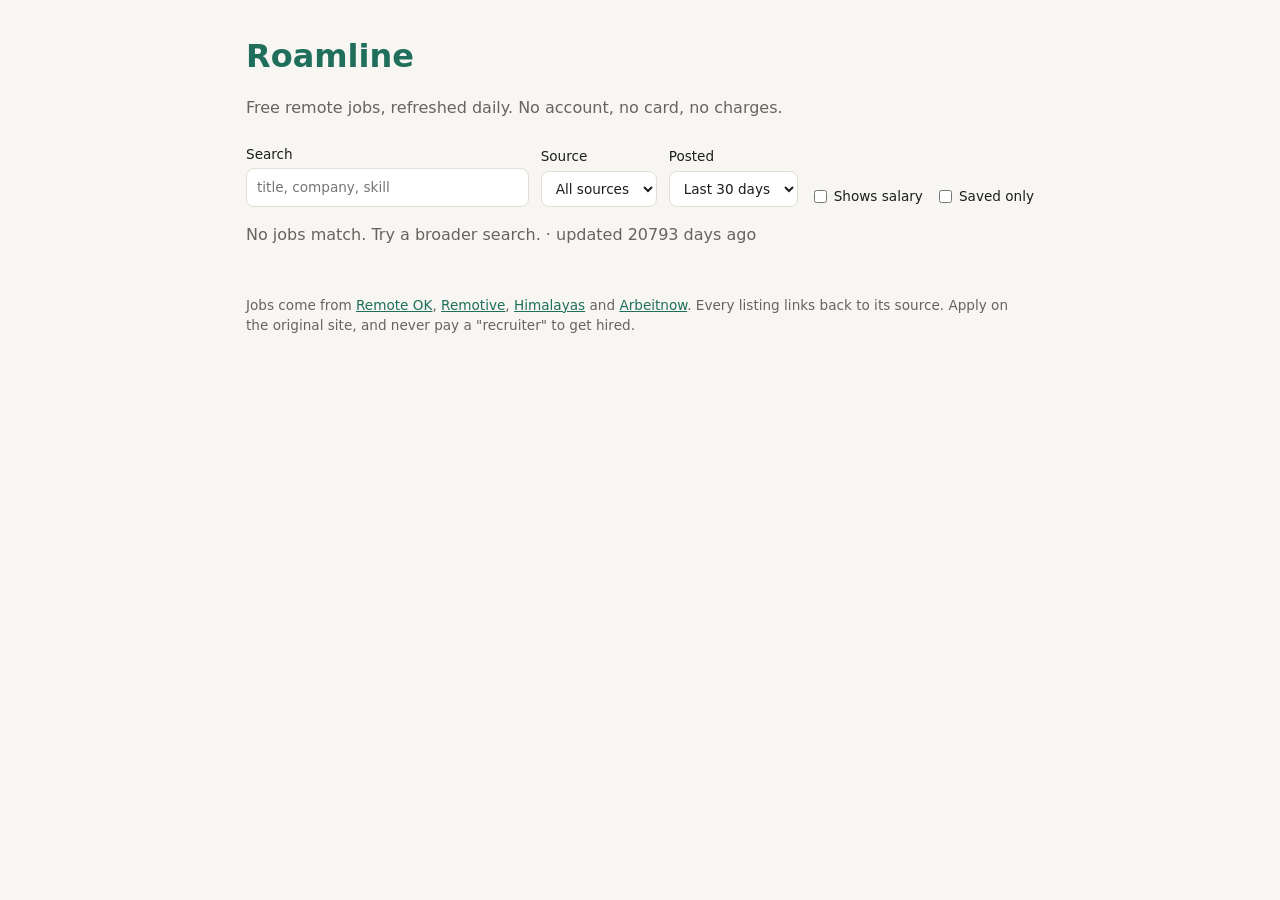
==== docs/index.html @ 2fa47aae "Add Roamline: free daily remote job finder Stdlib Python fetcher (Remote OK, Remotive, Himalayas, Ar" ====
<!doctype html>
<html lang="en">
<head>
<meta charset="utf-8">
<meta name="viewport" content="width=device-width, initial-scale=1">
<meta http-equiv="Content-Security-Policy" content="default-src 'none'; script-src 'self'; style-src 'self'; connect-src 'self'; img-src 'self' data:; base-uri 'none'; form-action 'none'">
<meta name="referrer" content="strict-origin-when-cross-origin">
<title>Roamline</title>
<link rel="stylesheet" href="style.css">
</head>
<body>
<header>
  <h1>Roamline</h1>
  <p>Free remote jobs, refreshed daily. No account, no card, no charges.</p>
</header>

<main>
  <form id="filters" role="search">
    <label>Search
      <input id="q" type="search" placeholder="title, company, skill" autocomplete="off">
    </label>
    <label>Source
      <select id="source"><option value="">All sources</option></select>
    </label>
    <label>Posted
      <select id="age">
        <option value="30">Last 30 days</option>
        <option value="7">Last 7 days</option>
        <option value="2">Last 2 days</option>
      </select>
    </label>
    <label class="check"><input id="paid" type="checkbox"> Shows salary</label>
    <label class="check"><input id="saved" type="checkbox"> Saved only</label>
  </form>

  <p id="status" aria-live="polite">Loading jobs…</p>
  <ul id="jobs"></ul>
</main>

<footer>
  Jobs come from
  <a href="https://remoteok.com">Remote OK</a>,
  <a href="https://remotive.com">Remotive</a>,
  <a href="https://himalayas.app">Himalayas</a> and
  <a href="https://www.arbeitnow.com">Arbeitnow</a>.
  Every listing links back to its source. Apply on the original site, and never pay a "recruiter" to get hired.
</footer>

<template id="card">
  <li class="job">
    <div class="top">
      <a class="title" target="_blank" rel="noopener"></a>
      <button type="button" class="save" aria-pressed="false">Save</button>
    </div>
    <p class="meta"></p>
    <p class="tags"></p>
  </li>
</template>

<script src="app.js"></script>
</body>
</html>
---- docs/style.css ----
:root {
  --bg: #f7f6f2; --card: #fff; --text: #1d1d1b; --muted: #66645e;
  --accent: #1f6f5c; --line: #e2dfd6;
  color-scheme: light dark;
}
@media (prefers-color-scheme: dark) {
  :root { --bg: #151614; --card: #1e201d; --text: #ecebe6; --muted: #a3a199; --accent: #6cc2a8; --line: #33352f; }
}
* { box-sizing: border-box; }
body { margin: 0; background: var(--bg); color: var(--text); font: 16px/1.5 system-ui, sans-serif; }
header, main, footer { max-width: 820px; margin: 0 auto; padding: 0 16px; }
header { padding-top: 32px; }
h1 { margin: 0; color: var(--accent); font-size: 2rem; }
header p, footer, .meta, .tags, #status { color: var(--muted); }
#filters { display: flex; flex-wrap: wrap; gap: 12px; align-items: end; margin: 24px 0 8px; }
#filters label { display: flex; flex-direction: column; font-size: .85rem; gap: 4px; }
#filters label.check { flex-direction: row; align-items: center; }
#filters label:first-child { flex: 1 1 220px; }
input[type=search], select { font: inherit; padding: 8px 10px; border: 1px solid var(--line); border-radius: 8px; background: var(--card); color: var(--text); }
#jobs { list-style: none; padding: 0; margin: 0; display: grid; gap: 10px; }
.job { background: var(--card); border: 1px solid var(--line); border-radius: 12px; padding: 14px 16px; }
.top { display: flex; justify-content: space-between; gap: 12px; align-items: start; }
.title { color: var(--text); font-weight: 600; font-size: 1.05rem; text-decoration: none; overflow-wrap: anywhere; }
.title:hover, .title:focus-visible { color: var(--accent); text-decoration: underline; }
.meta, .tags { margin: 4px 0 0; font-size: .9rem; overflow-wrap: anywhere; }
.tags:empty { display: none; }
.save { font: inherit; font-size: .85rem; padding: 4px 10px; border-radius: 999px; border: 1px solid var(--accent); background: none; color: var(--accent); cursor: pointer; flex: none; }
.save[aria-pressed=true] { background: var(--accent); color: var(--card); }
footer { padding: 32px 16px 48px; font-size: .85rem; }
footer a { color: var(--accent); }
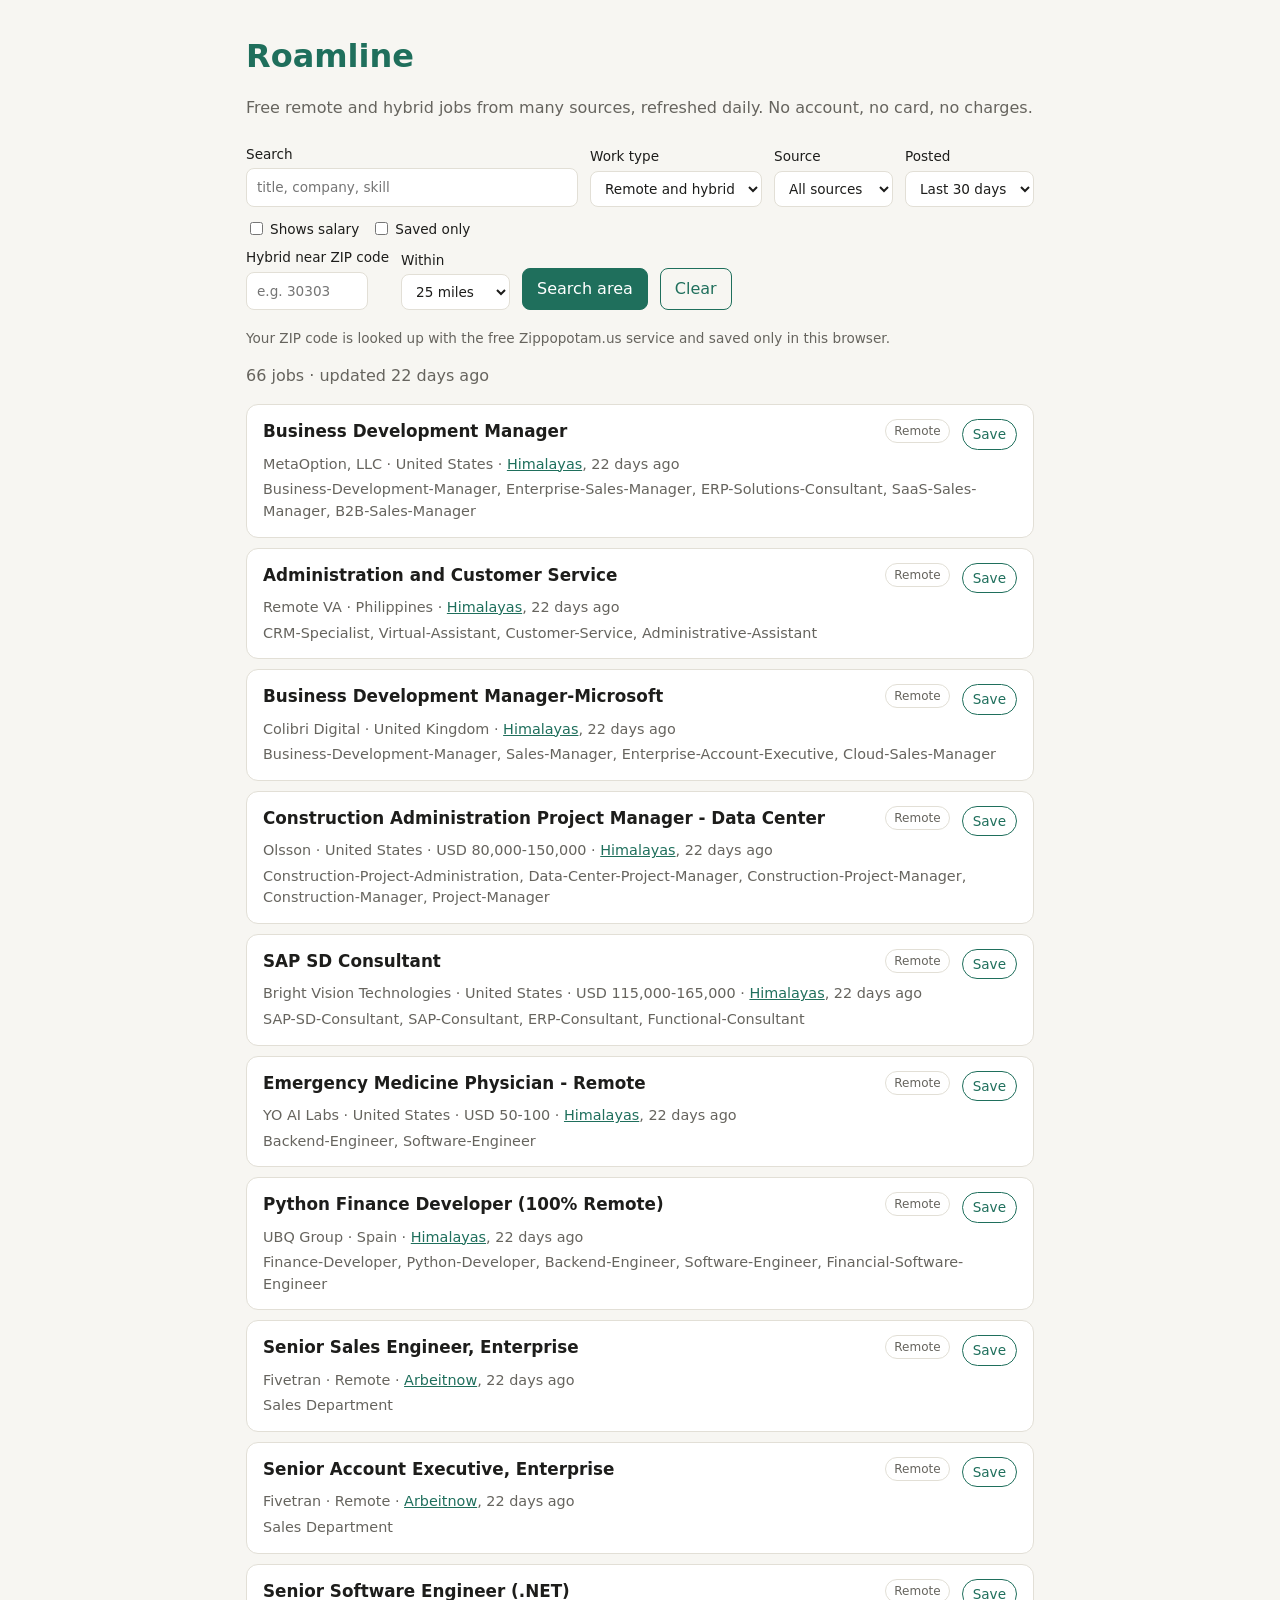
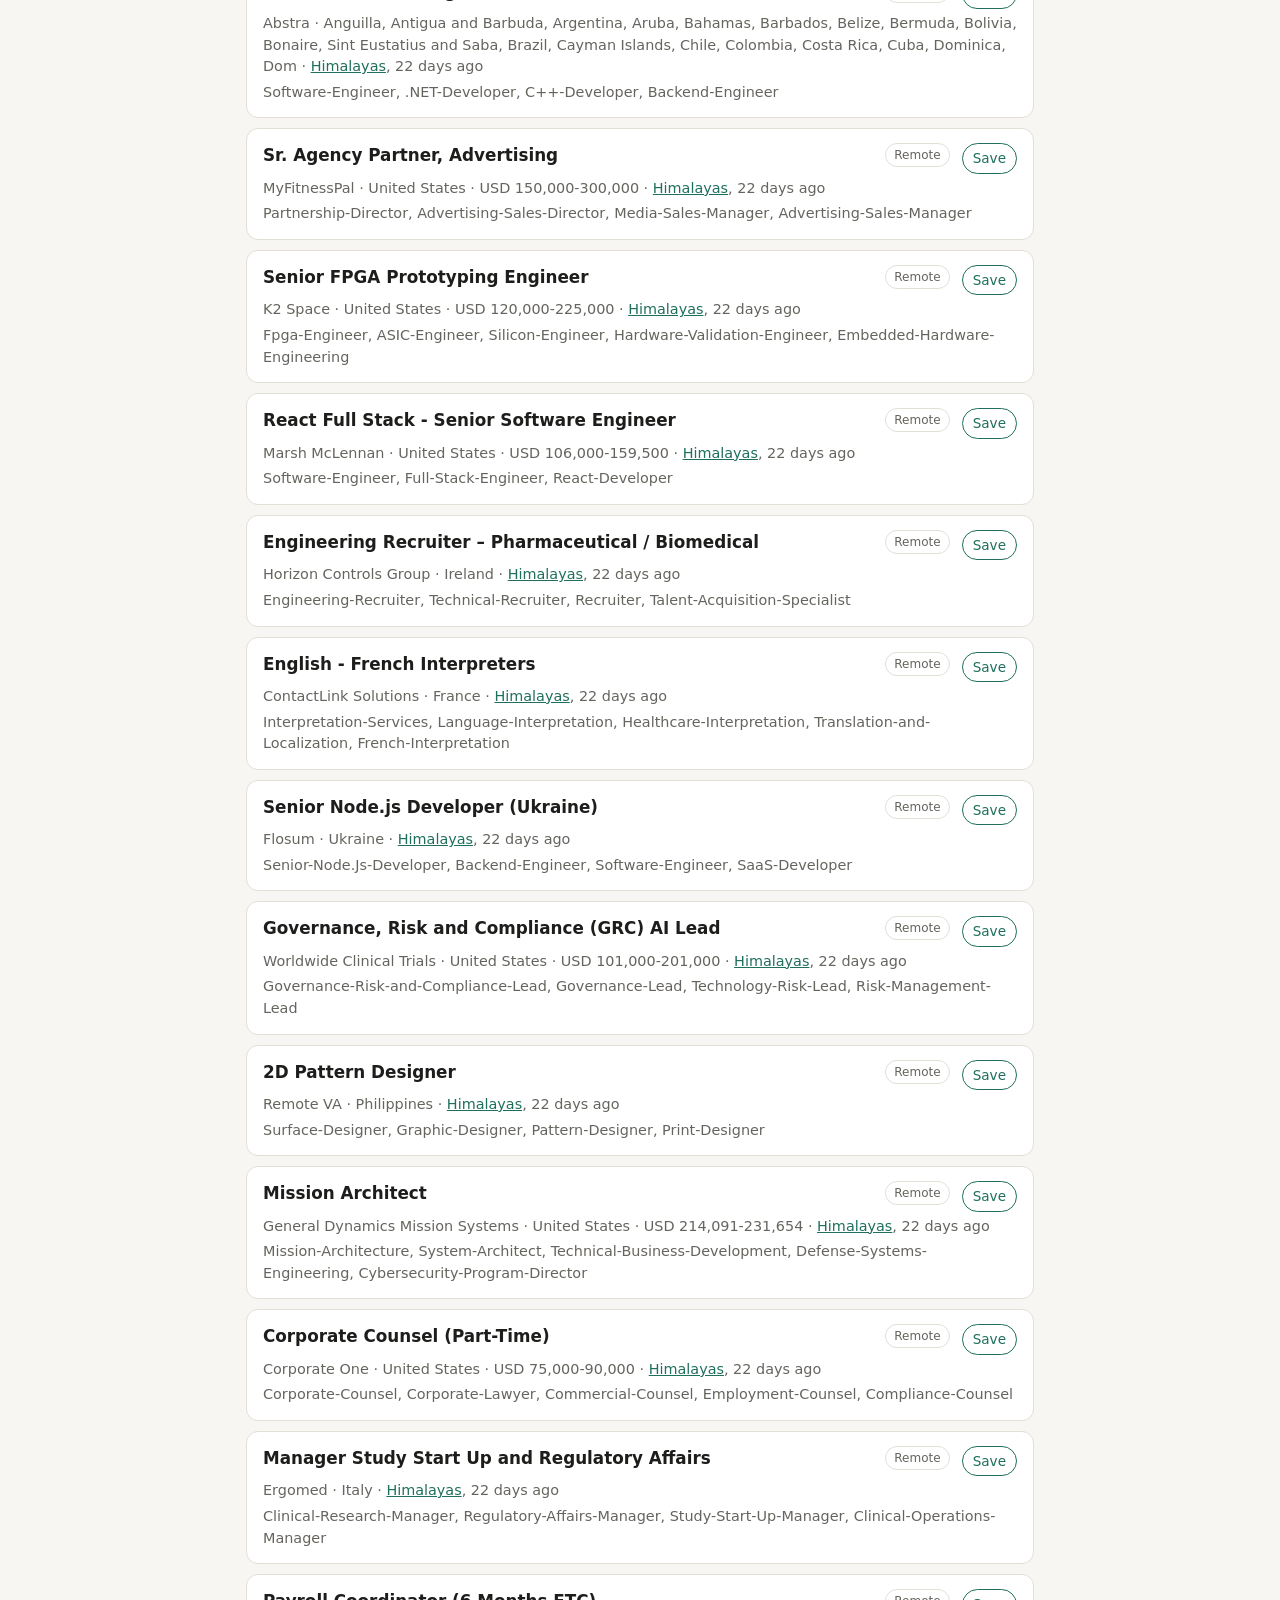
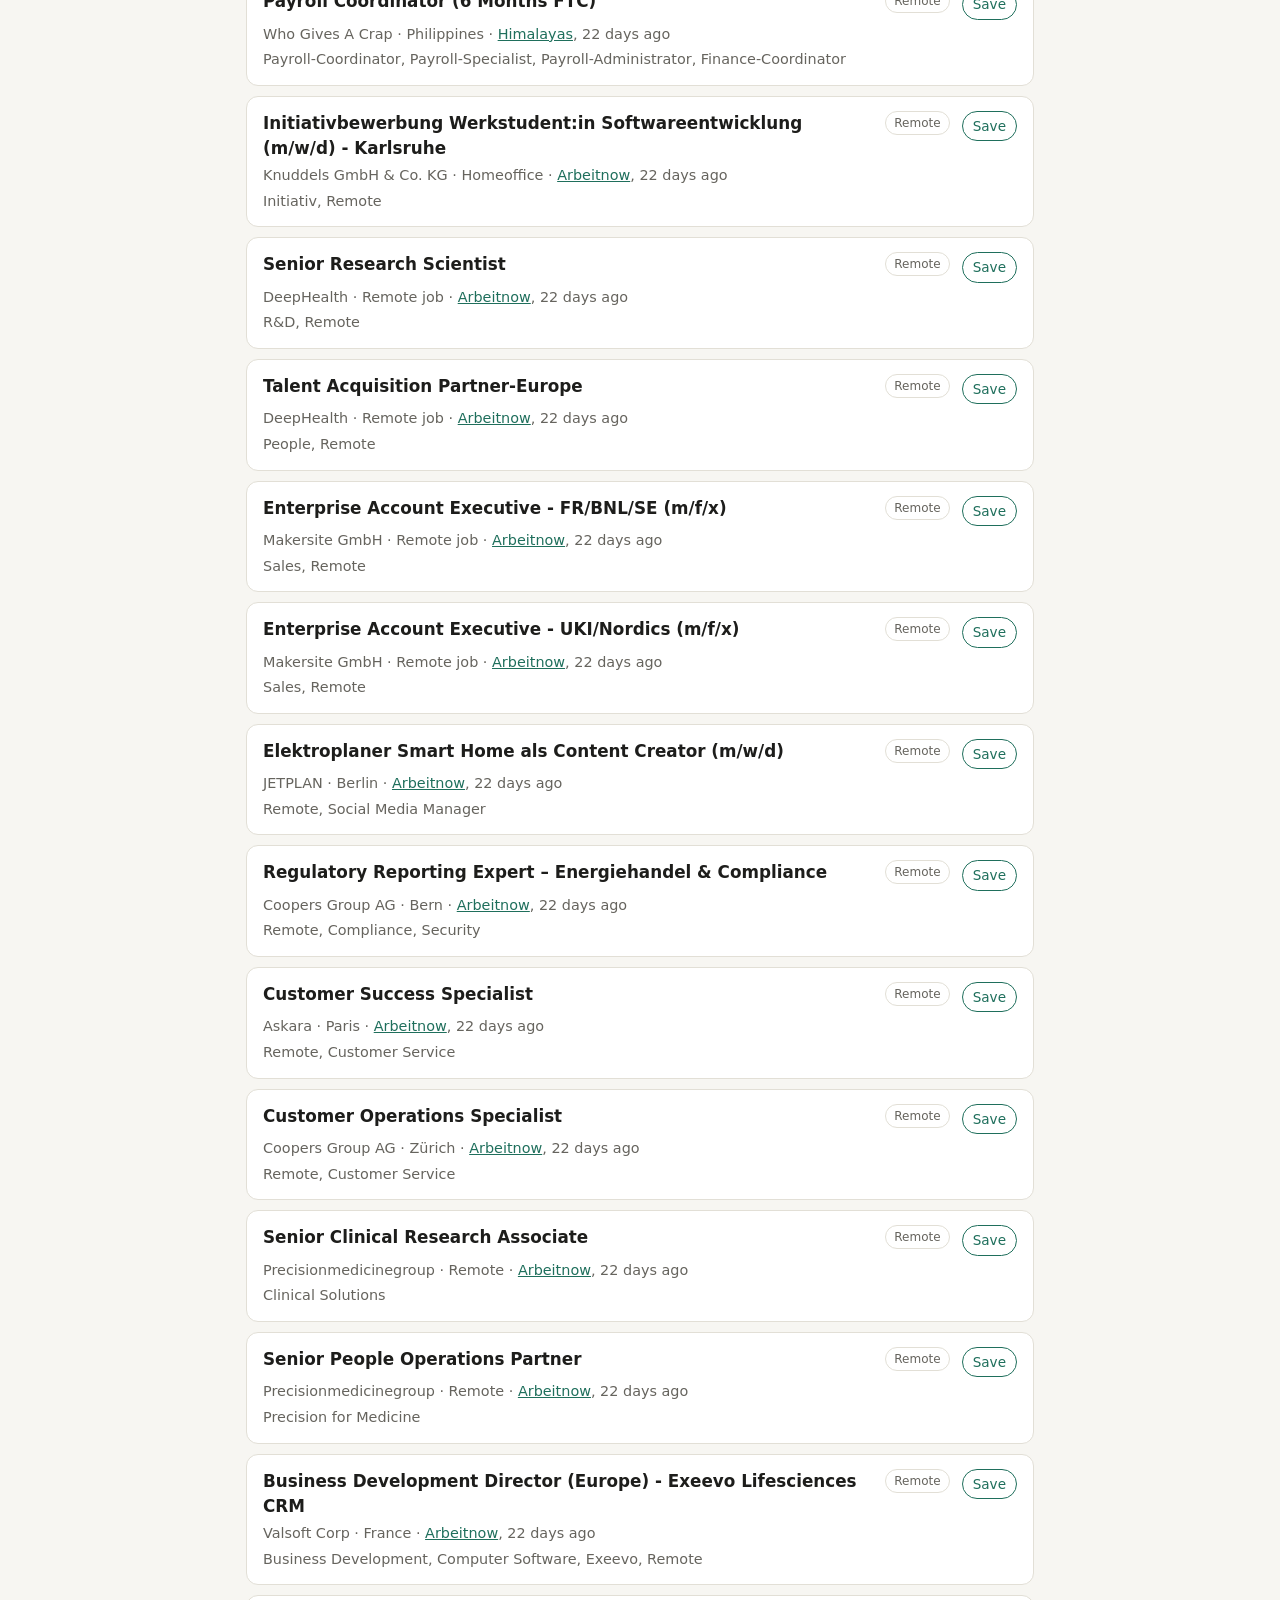
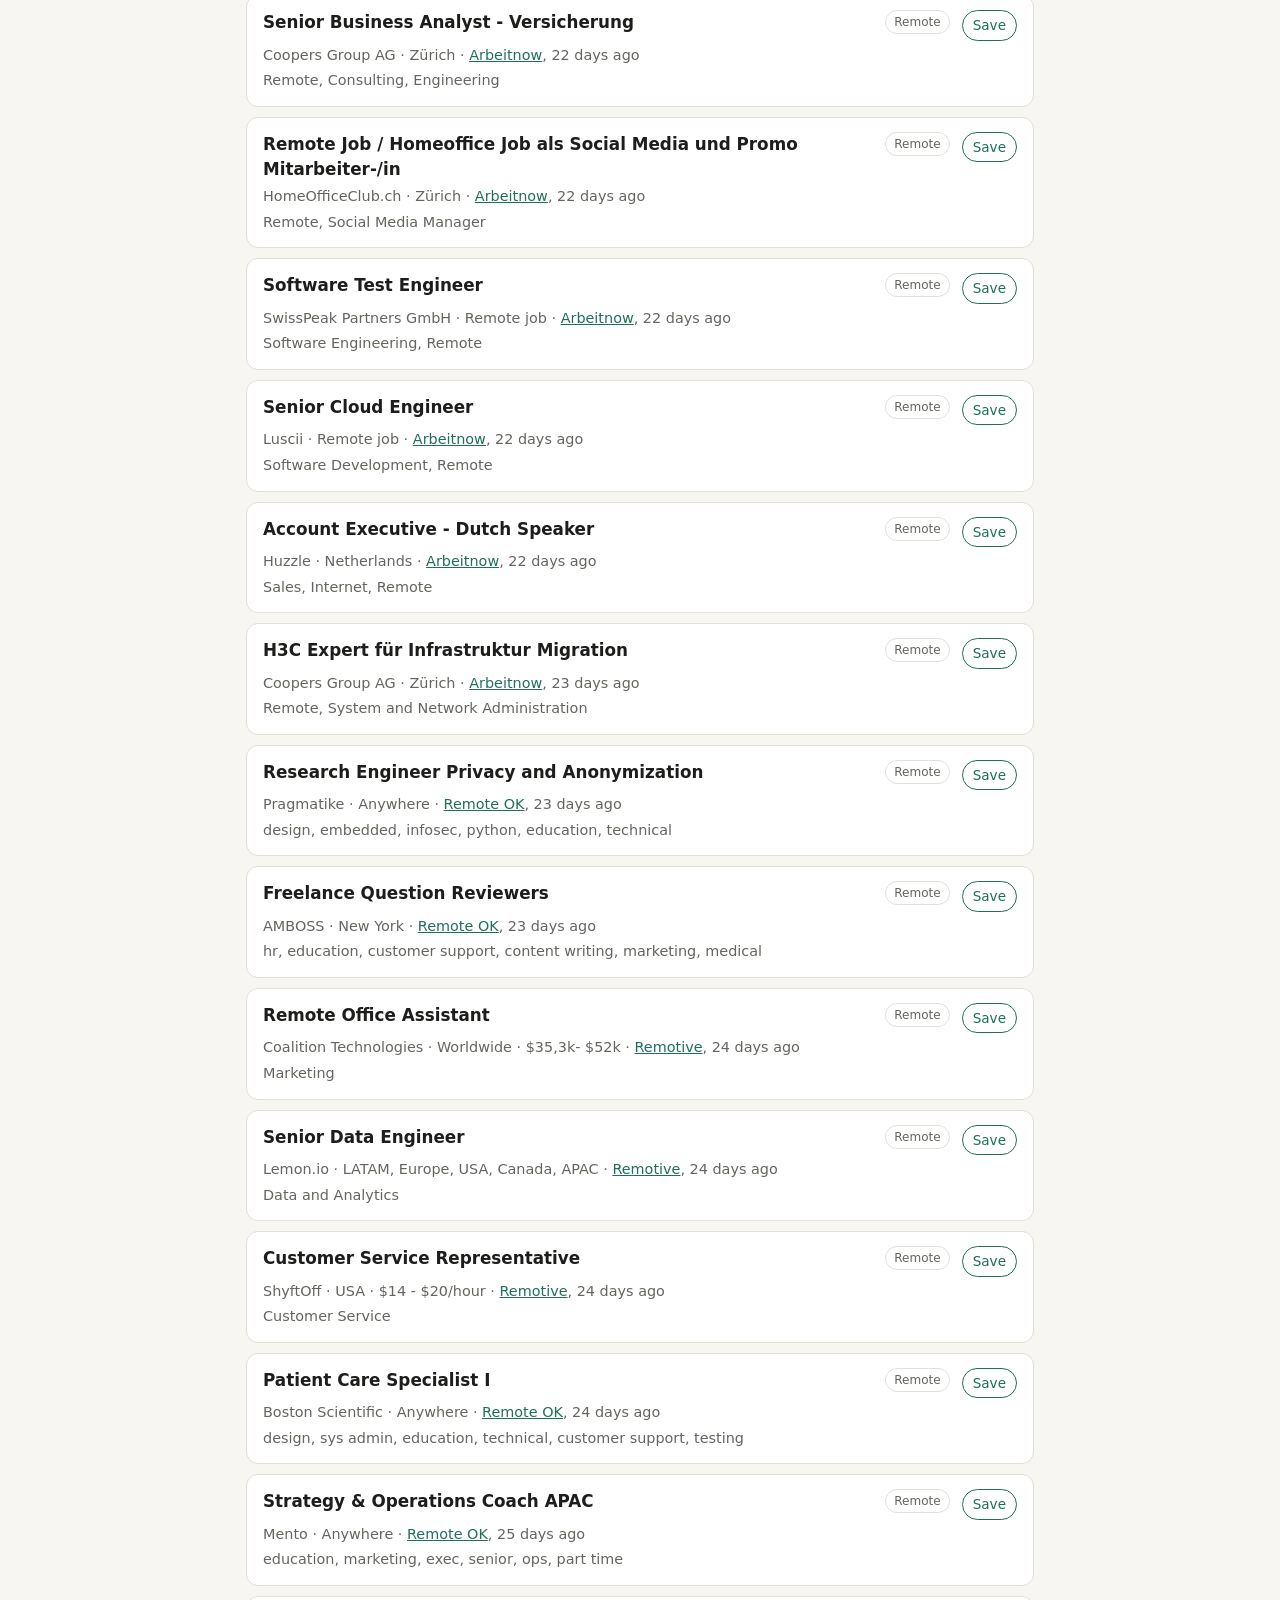
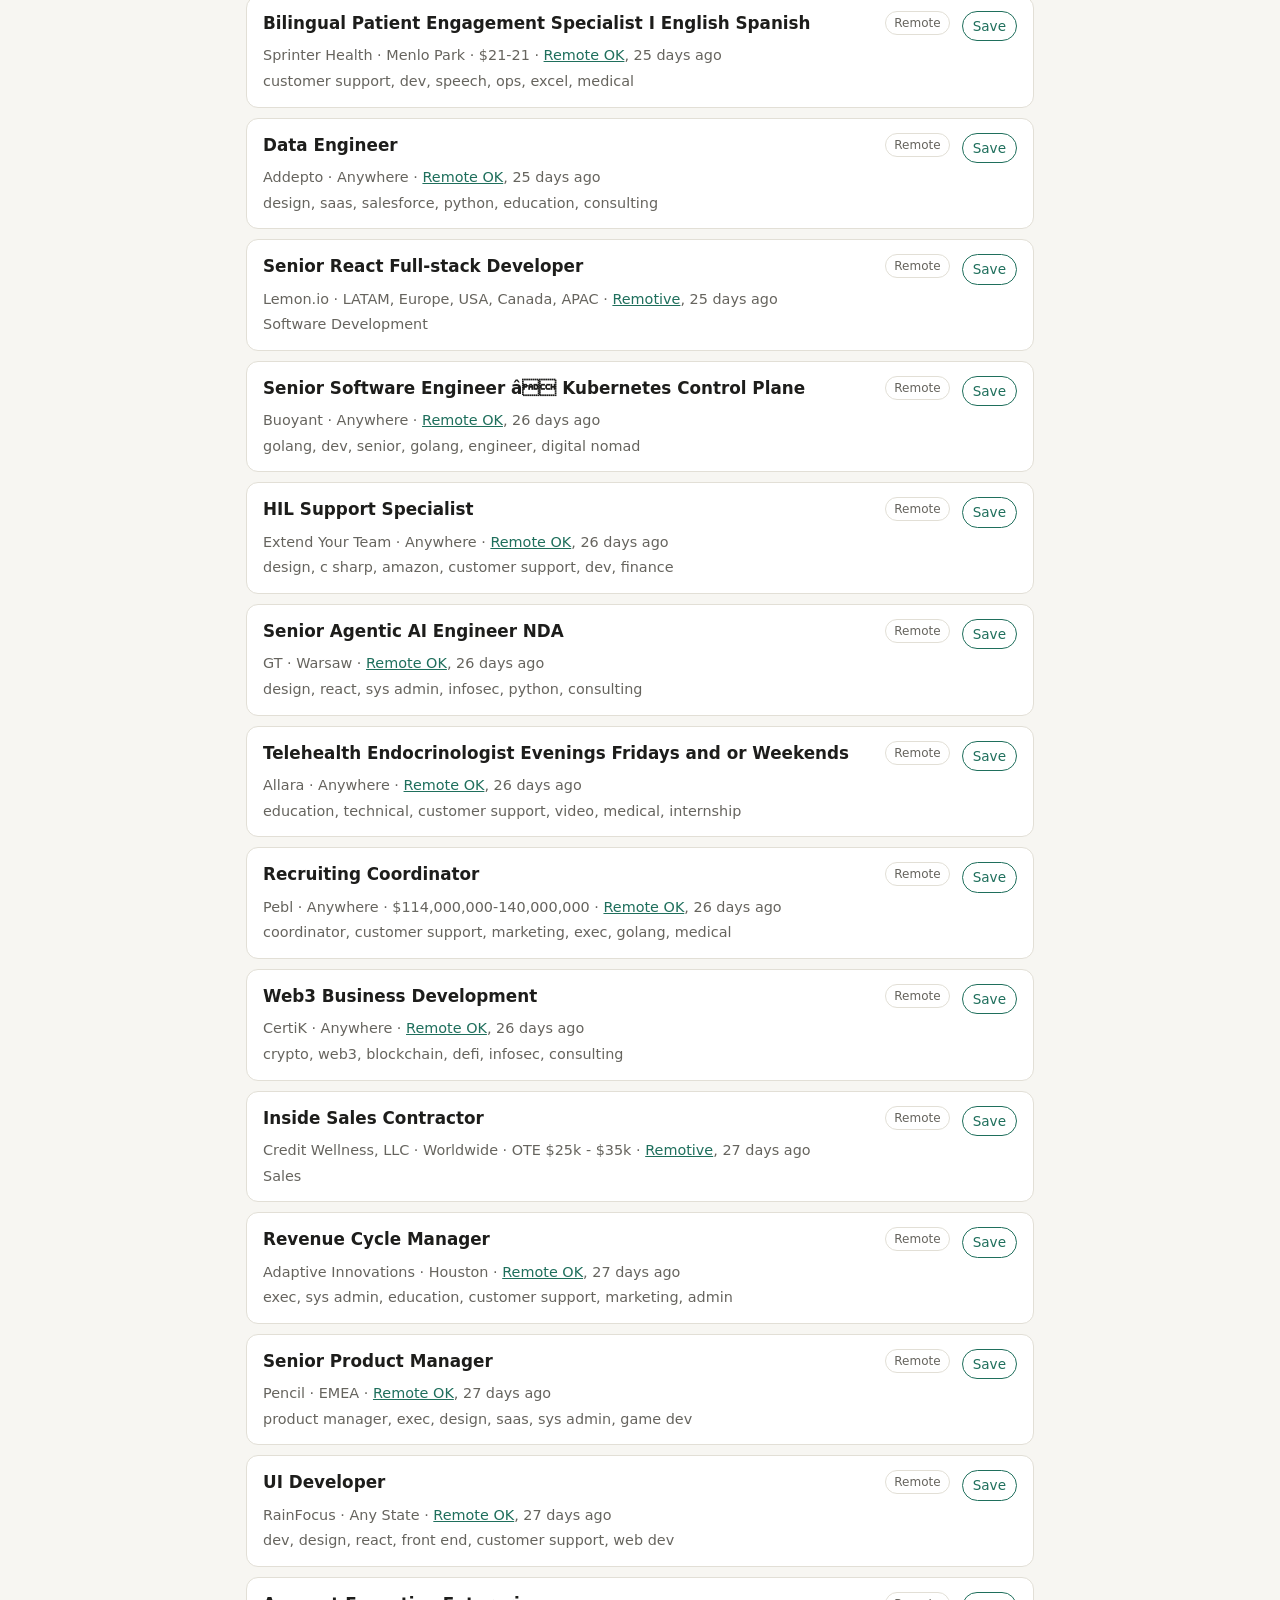
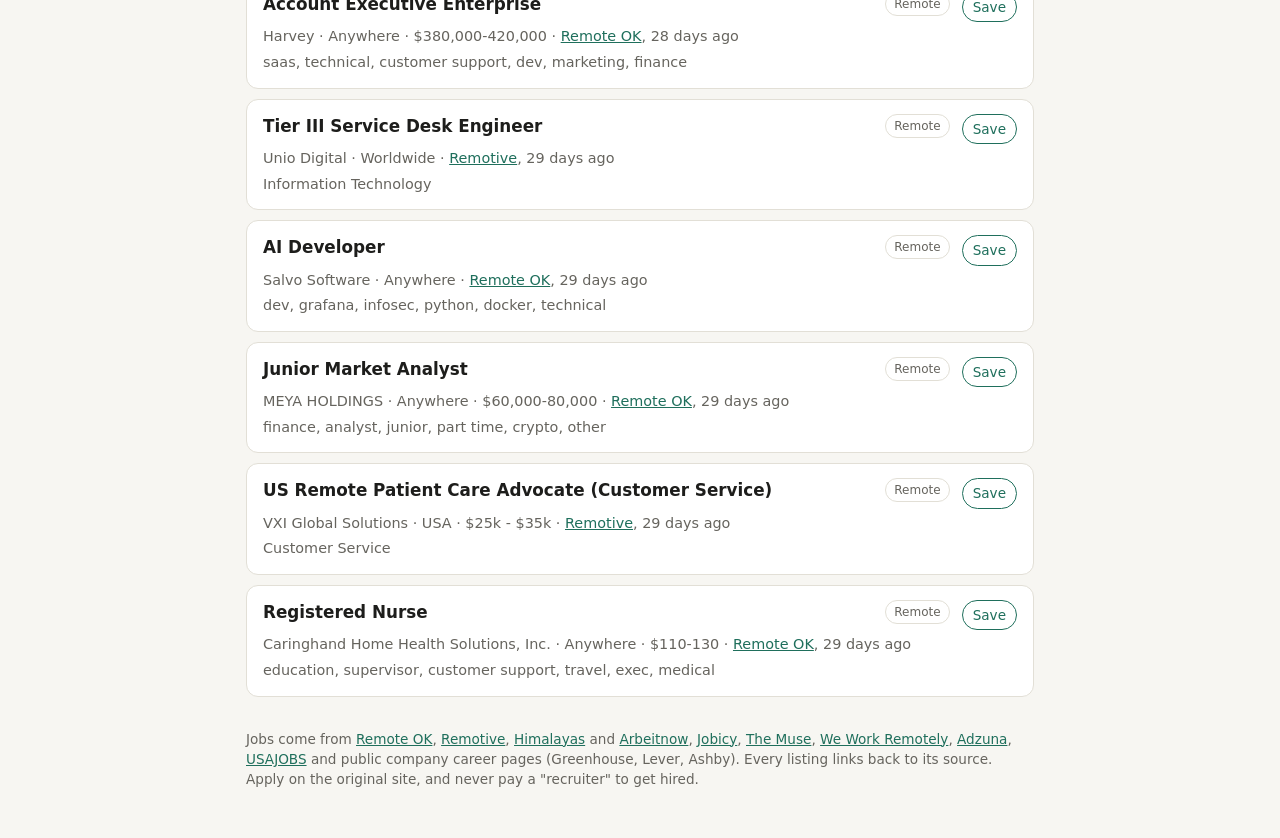
==== commit a69fd947: "Broaden job sources and add hybrid-near-ZIP search - New sources: Jobicy, The Muse, We Work Remotely" ====
--- a/docs/index.html
+++ b/docs/index.html
@@ -3,7 +3,7 @@
 <head>
 <meta charset="utf-8">
 <meta name="viewport" content="width=device-width, initial-scale=1">
-<meta http-equiv="Content-Security-Policy" content="default-src 'none'; script-src 'self'; style-src 'self'; connect-src 'self'; img-src 'self' data:; base-uri 'none'; form-action 'none'">
+<meta http-equiv="Content-Security-Policy" content="default-src 'none'; script-src 'self'; style-src 'self'; connect-src 'self' https://api.zippopotam.us; img-src 'self' data:; base-uri 'none'; form-action 'none'">
 <meta name="referrer" content="strict-origin-when-cross-origin">
 <title>Roamline</title>
 <link rel="stylesheet" href="style.css">
@@ -11,13 +11,20 @@
 <body>
 <header>
   <h1>Roamline</h1>
-  <p>Free remote jobs, refreshed daily. No account, no card, no charges.</p>
+  <p>Free remote and hybrid jobs from many sources, refreshed daily. No account, no card, no charges.</p>
 </header>
 
 <main>
   <form id="filters" role="search">
     <label>Search
       <input id="q" type="search" placeholder="title, company, skill" autocomplete="off">
+    </label>
+    <label>Work type
+      <select id="type">
+        <option value="">Remote and hybrid</option>
+        <option value="remote">Remote only</option>
+        <option value="hybrid">Hybrid only</option>
+      </select>
     </label>
     <label>Source
       <select id="source"><option value="">All sources</option></select>
@@ -33,6 +40,25 @@
     <label class="check"><input id="saved" type="checkbox"> Saved only</label>
   </form>
 
+  <form id="near" class="near">
+    <label>Hybrid near ZIP code
+      <input id="zip" inputmode="numeric" pattern="[0-9]{5}" maxlength="5" placeholder="e.g. 30303" autocomplete="postal-code">
+    </label>
+    <label>Within
+      <select id="radius">
+        <option value="10">10 miles</option>
+        <option value="25" selected>25 miles</option>
+        <option value="50">50 miles</option>
+        <option value="100">100 miles</option>
+      </select>
+    </label>
+    <button type="submit">Search area</button>
+    <button type="button" id="clear-zip" class="ghost">Clear</button>
+    <p id="zip-msg" class="hint" aria-live="polite"></p>
+  </form>
+  <p class="hint">Your ZIP code is looked up with the free Zippopotam.us service and saved only in this browser.</p>
+
+  <noscript><p>Roamline needs JavaScript to search jobs.</p></noscript>
   <p id="status" aria-live="polite">Loading jobs…</p>
   <ul id="jobs"></ul>
 </main>
@@ -42,7 +68,13 @@
   <a href="https://remoteok.com">Remote OK</a>,
   <a href="https://remotive.com">Remotive</a>,
   <a href="https://himalayas.app">Himalayas</a> and
-  <a href="https://www.arbeitnow.com">Arbeitnow</a>.
+  <a href="https://www.arbeitnow.com">Arbeitnow</a>,
+  <a href="https://jobicy.com">Jobicy</a>,
+  <a href="https://www.themuse.com">The Muse</a>,
+  <a href="https://weworkremotely.com">We Work Remotely</a>,
+  <a href="https://www.adzuna.com">Adzuna</a>,
+  <a href="https://www.usajobs.gov">USAJOBS</a>
+  and public company career pages (Greenhouse, Lever, Ashby).
   Every listing links back to its source. Apply on the original site, and never pay a "recruiter" to get hired.
 </footer>
 
@@ -50,6 +82,7 @@
   <li class="job">
     <div class="top">
       <a class="title" target="_blank" rel="noopener"></a>
+      <span class="kind"></span>
       <button type="button" class="save" aria-pressed="false">Save</button>
     </div>
     <p class="meta"></p>
--- a/docs/style.css
+++ b/docs/style.css
@@ -28,3 +28,16 @@
 .save[aria-pressed=true] { background: var(--accent); color: var(--card); }
 footer { padding: 32px 16px 48px; font-size: .85rem; }
 footer a { color: var(--accent); }
+.near { display: flex; flex-wrap: wrap; gap: 12px; align-items: end; margin: 8px 0 0; }
+.near label { display: flex; flex-direction: column; font-size: .85rem; gap: 4px; }
+.near input { font: inherit; width: 9em; padding: 8px 10px; border: 1px solid var(--line); border-radius: 8px; background: var(--card); color: var(--text); }
+.near button { font: inherit; padding: 8px 14px; border-radius: 8px; border: 1px solid var(--accent); background: var(--accent); color: var(--card); cursor: pointer; }
+.near button.ghost { background: none; color: var(--accent); }
+.near .hint { flex-basis: 100%; margin: 0; }
+.hint { color: var(--muted); font-size: .85rem; margin: 6px 0 0; }
+.kind { flex: none; font-size: .75rem; padding: 2px 8px; border-radius: 999px; border: 1px solid var(--line); color: var(--muted); }
+.kind[data-type=hybrid] { border-color: var(--accent); color: var(--accent); }
+.top .title { flex: 1; }
+.src { color: var(--accent); }
+/* Adzuna's attribution rule: a linked "Adzuna" label at least 116x23px. */
+.src.adzuna { display: inline-flex; align-items: center; justify-content: center; min-width: 116px; min-height: 23px; border: 1px solid var(--accent); border-radius: 4px; text-decoration: none; vertical-align: middle; }
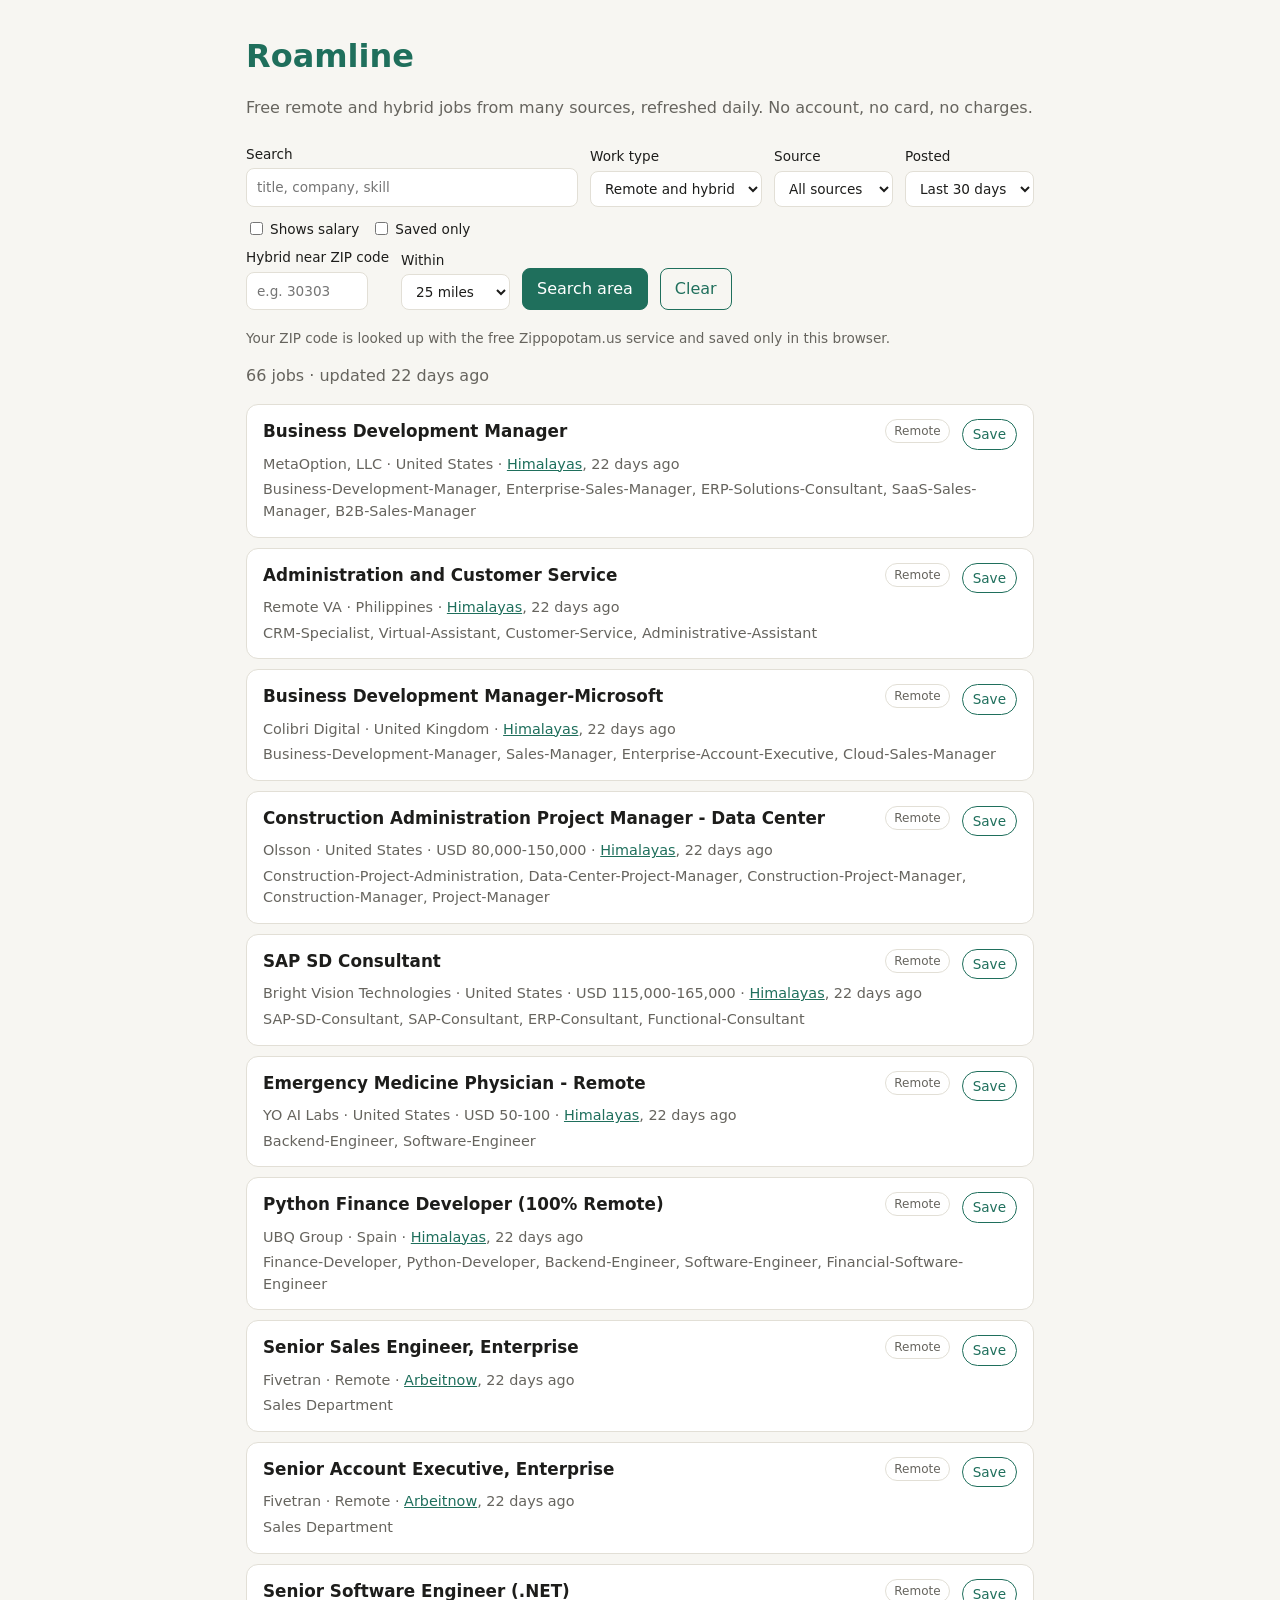
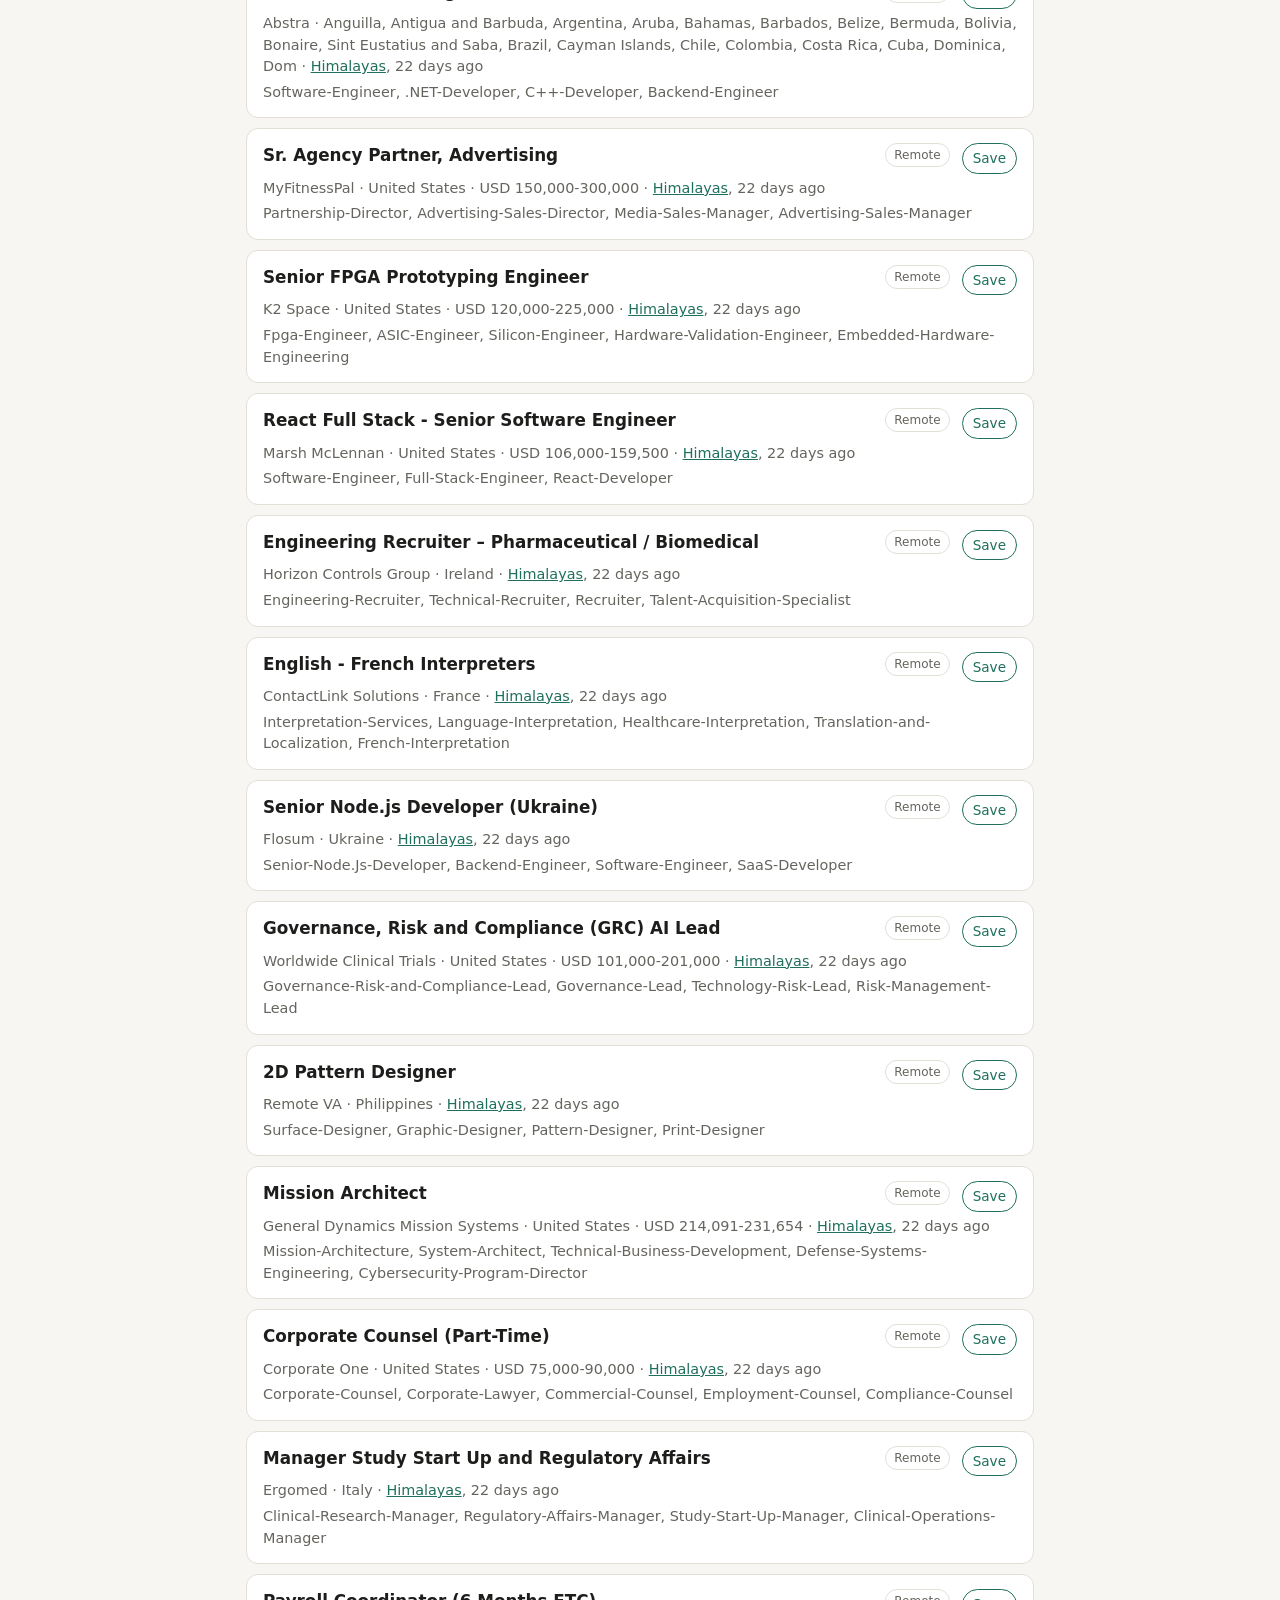
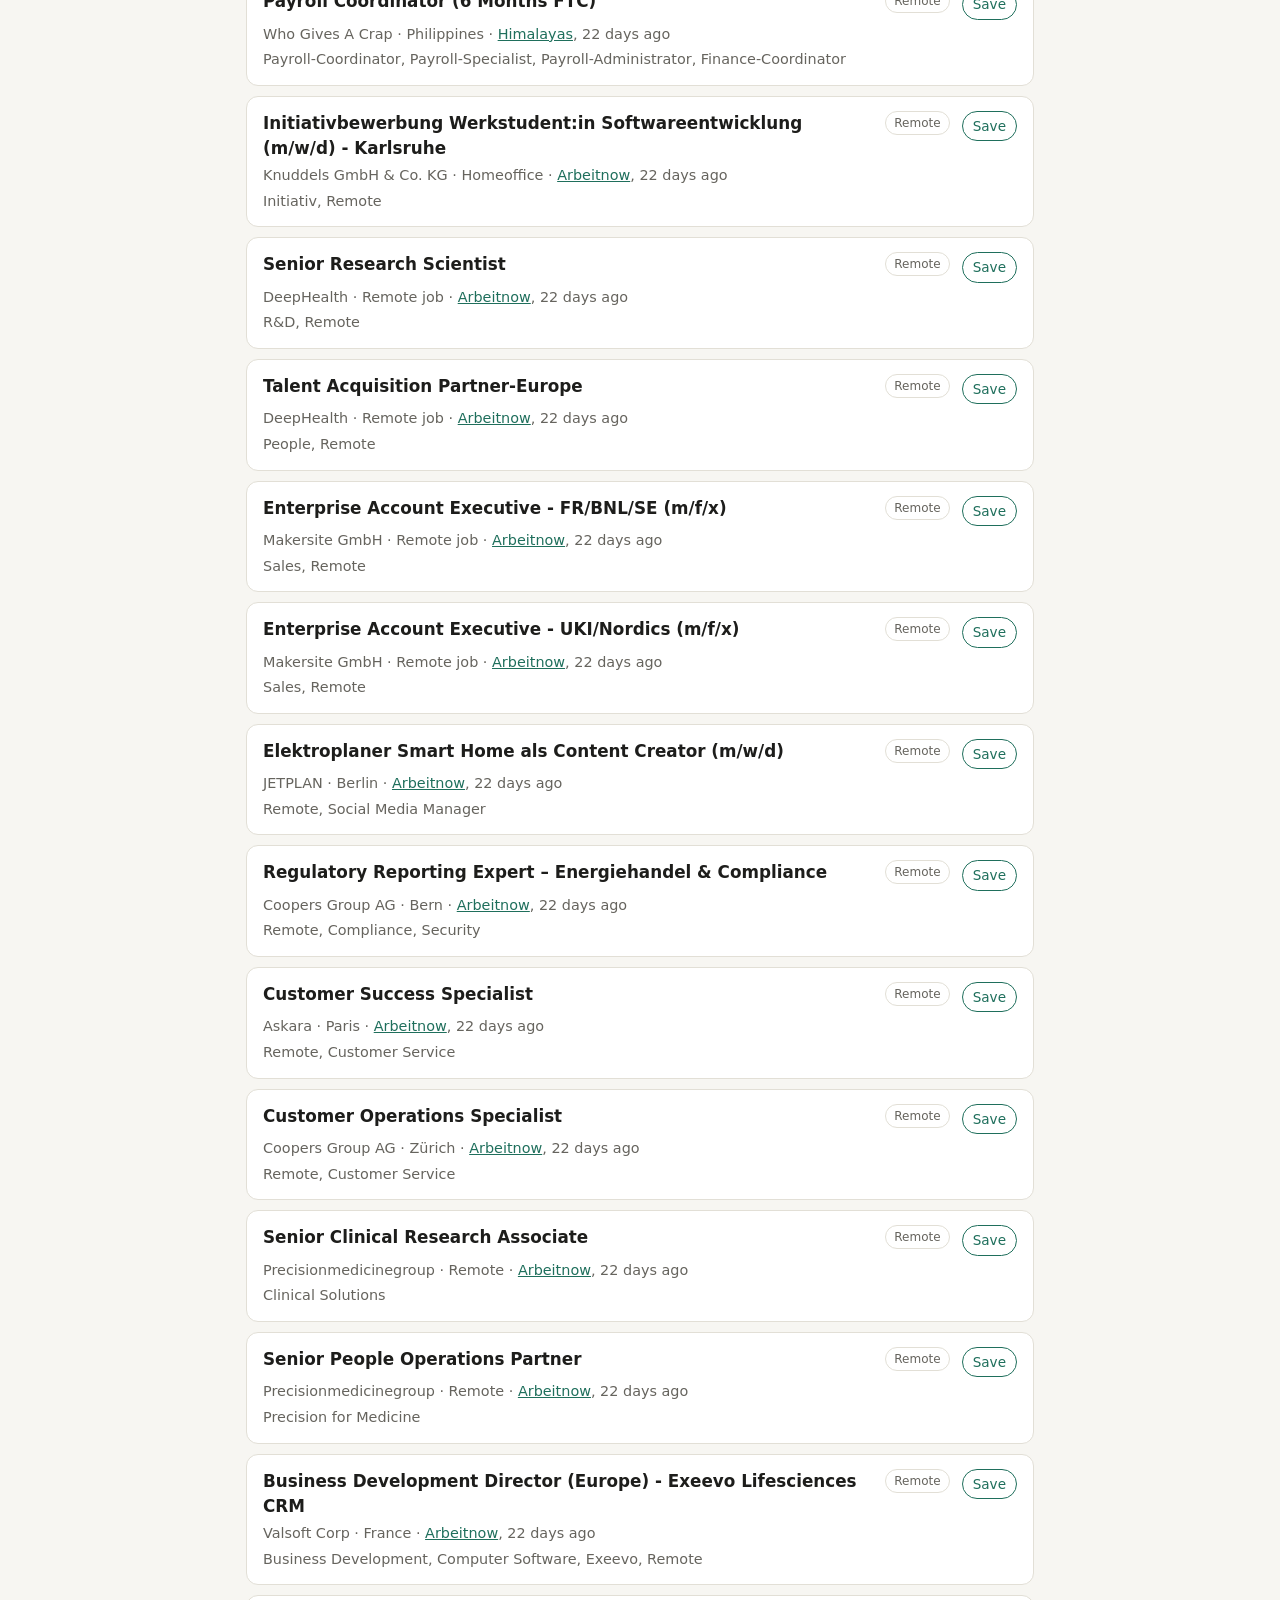
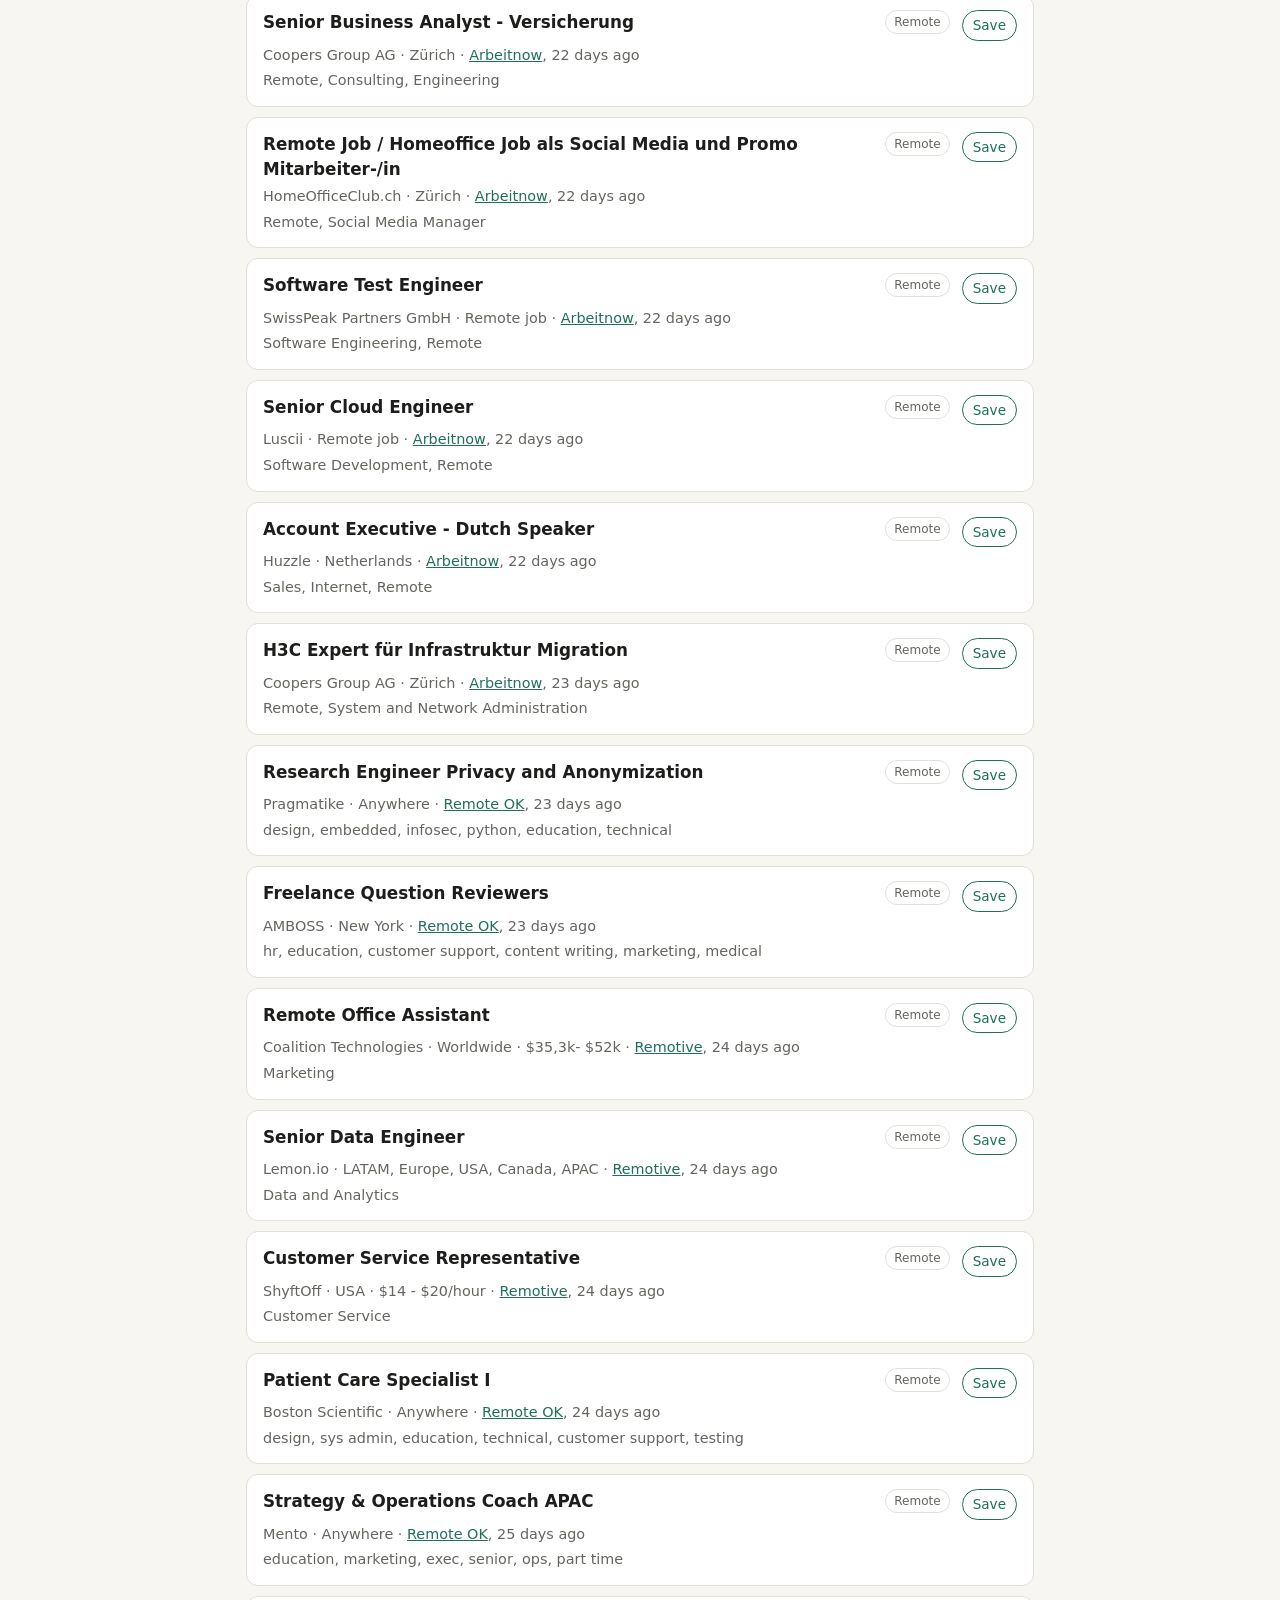
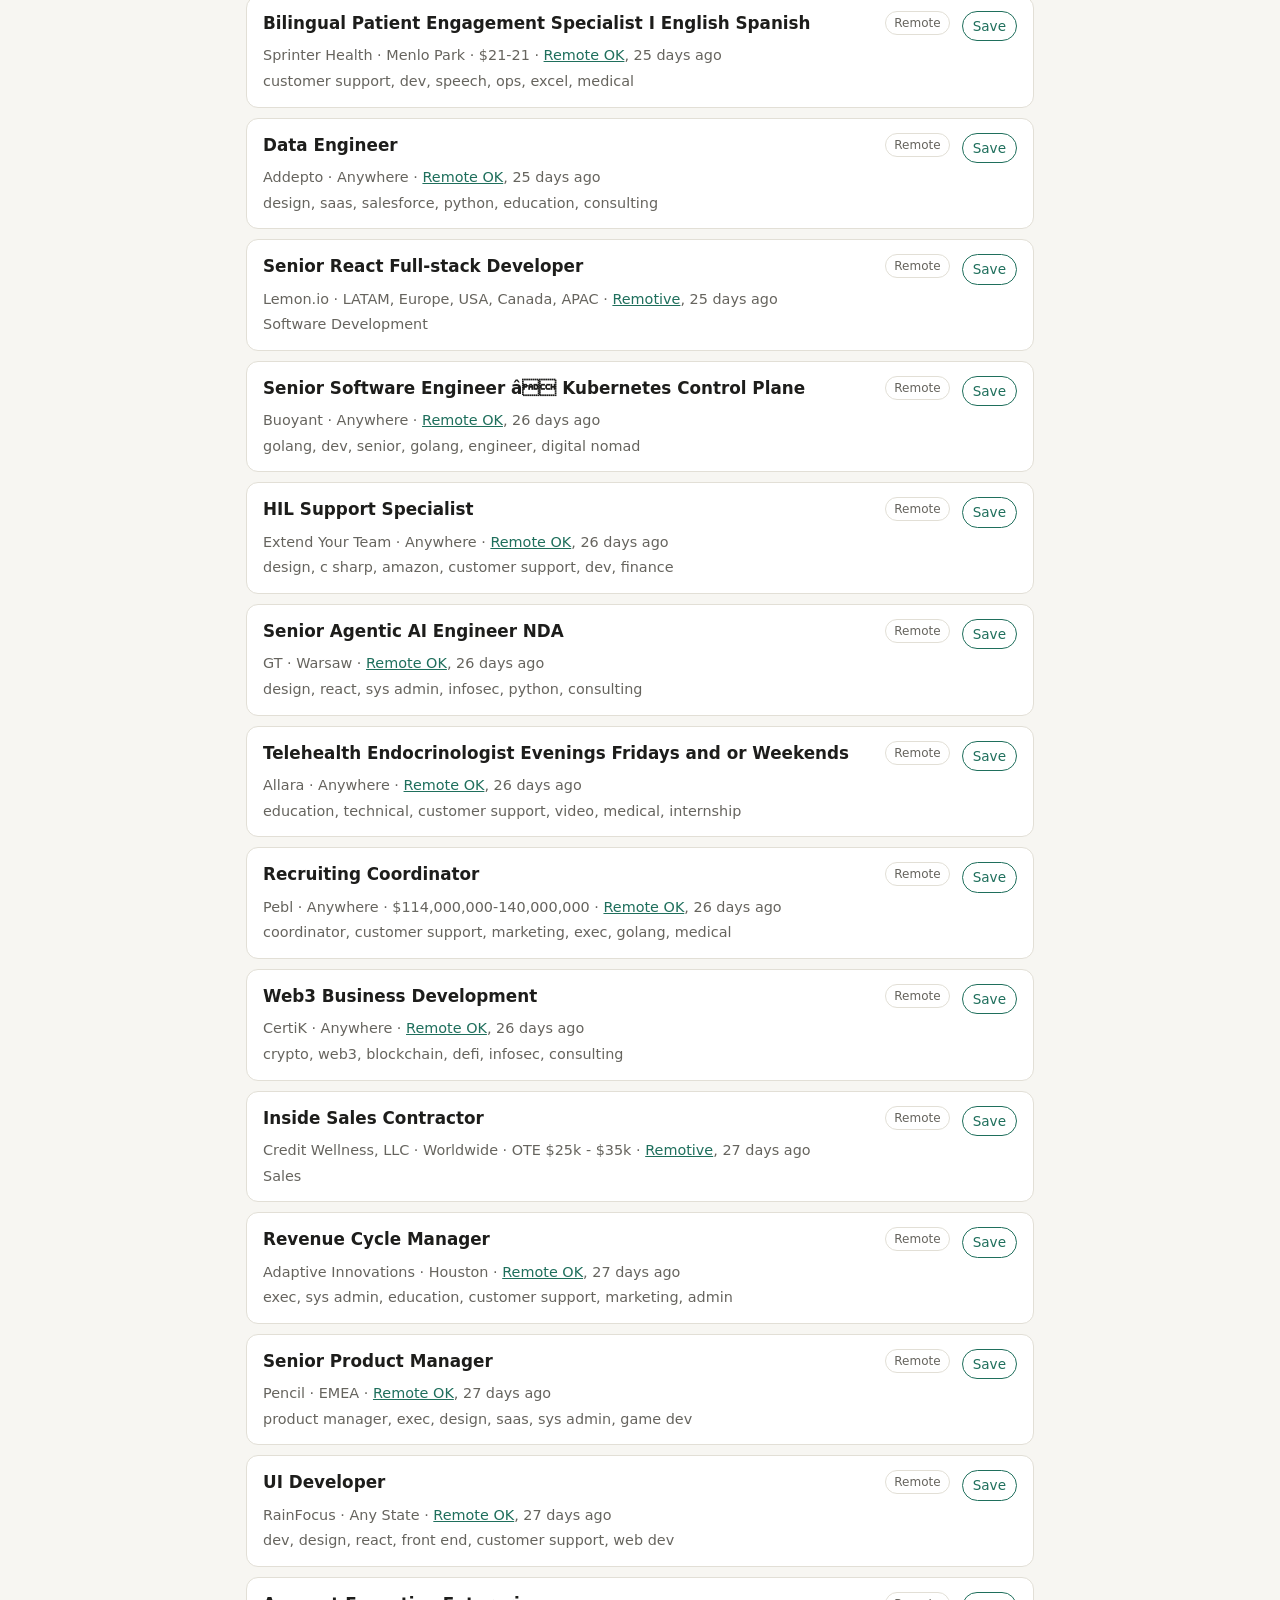
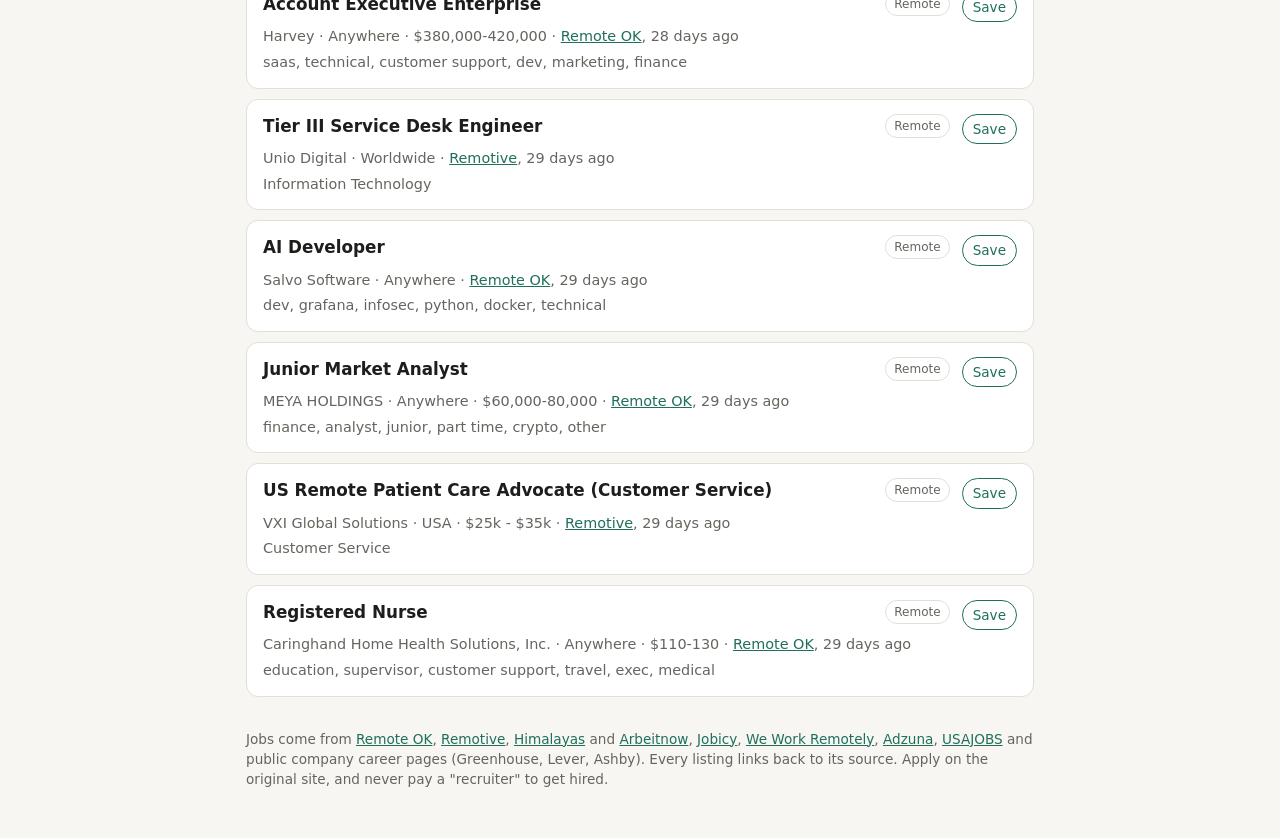
==== commit 7029f23f: "Drop The Muse source Its public API returns 404 to the GitHub Actions runner on every page, even unf" ====
--- a/docs/index.html
+++ b/docs/index.html
@@ -70,7 +70,6 @@
   <a href="https://himalayas.app">Himalayas</a> and
   <a href="https://www.arbeitnow.com">Arbeitnow</a>,
   <a href="https://jobicy.com">Jobicy</a>,
-  <a href="https://www.themuse.com">The Muse</a>,
   <a href="https://weworkremotely.com">We Work Remotely</a>,
   <a href="https://www.adzuna.com">Adzuna</a>,
   <a href="https://www.usajobs.gov">USAJOBS</a>
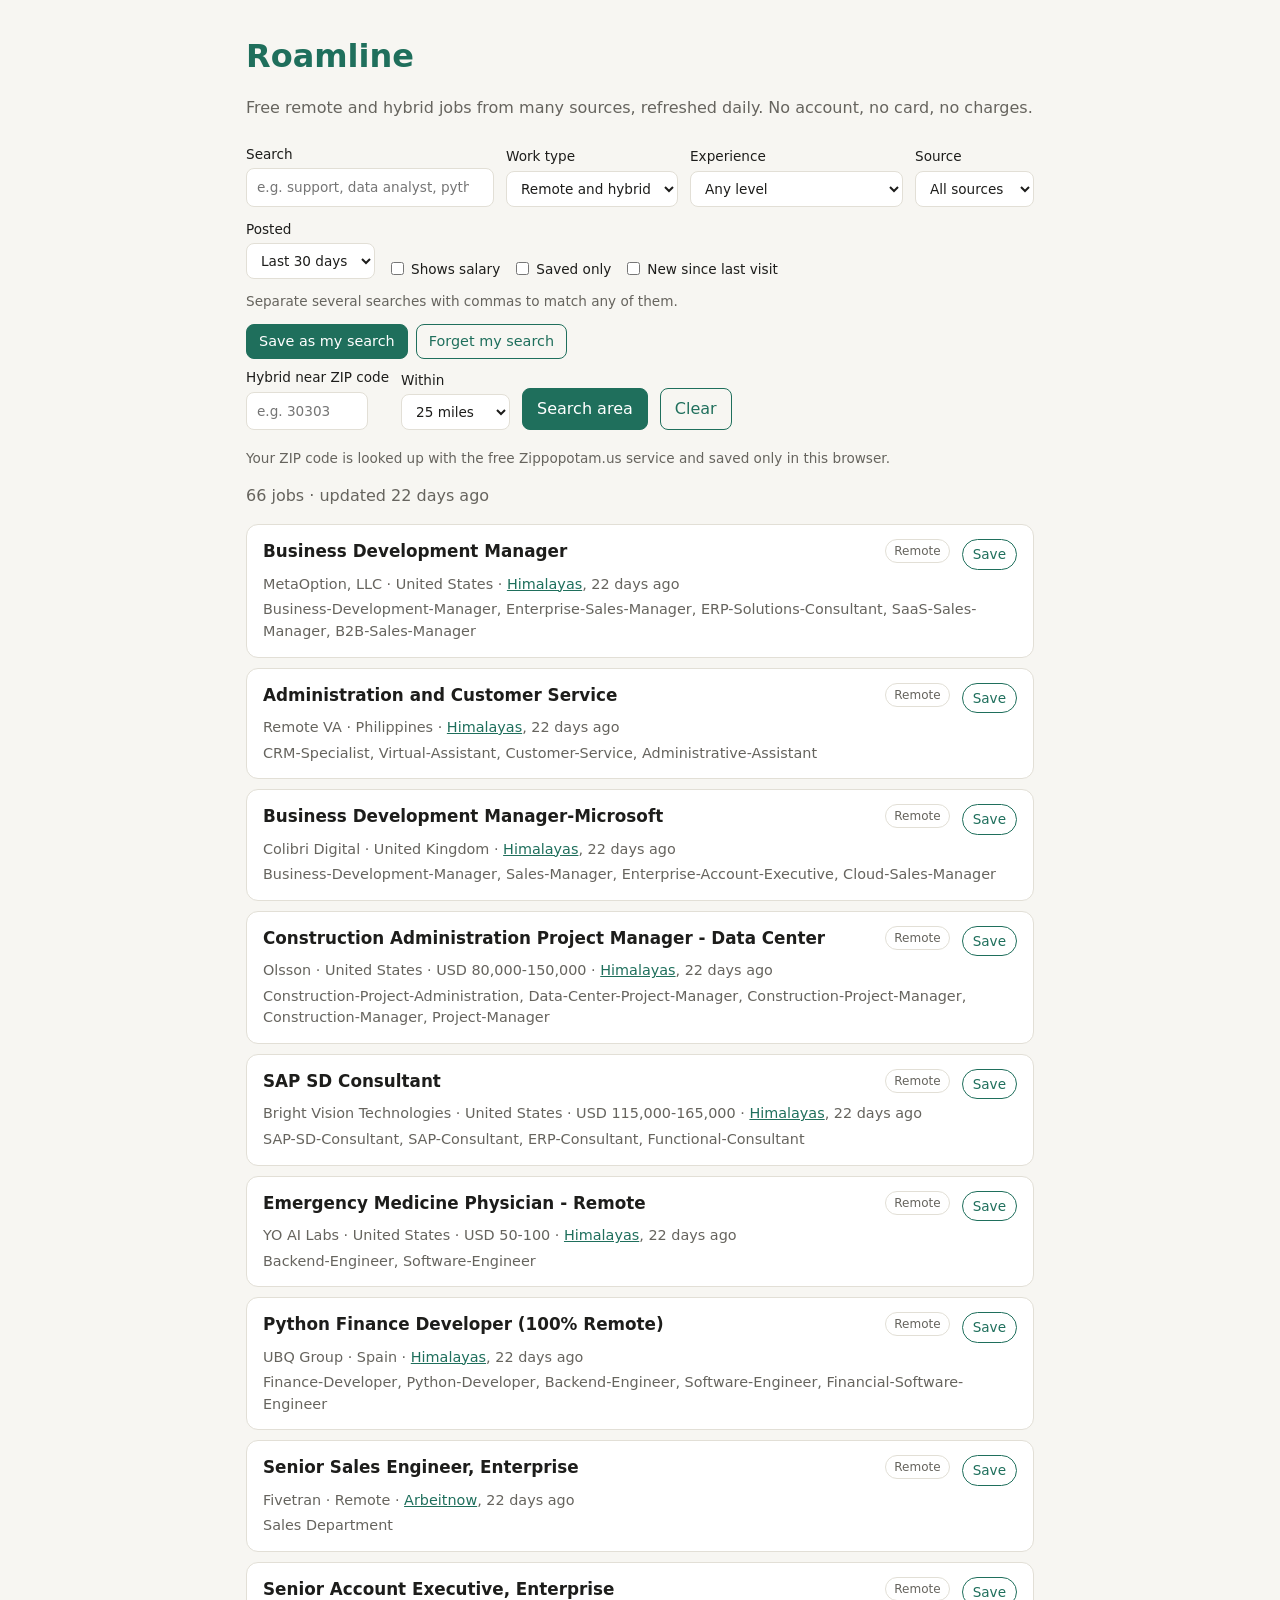
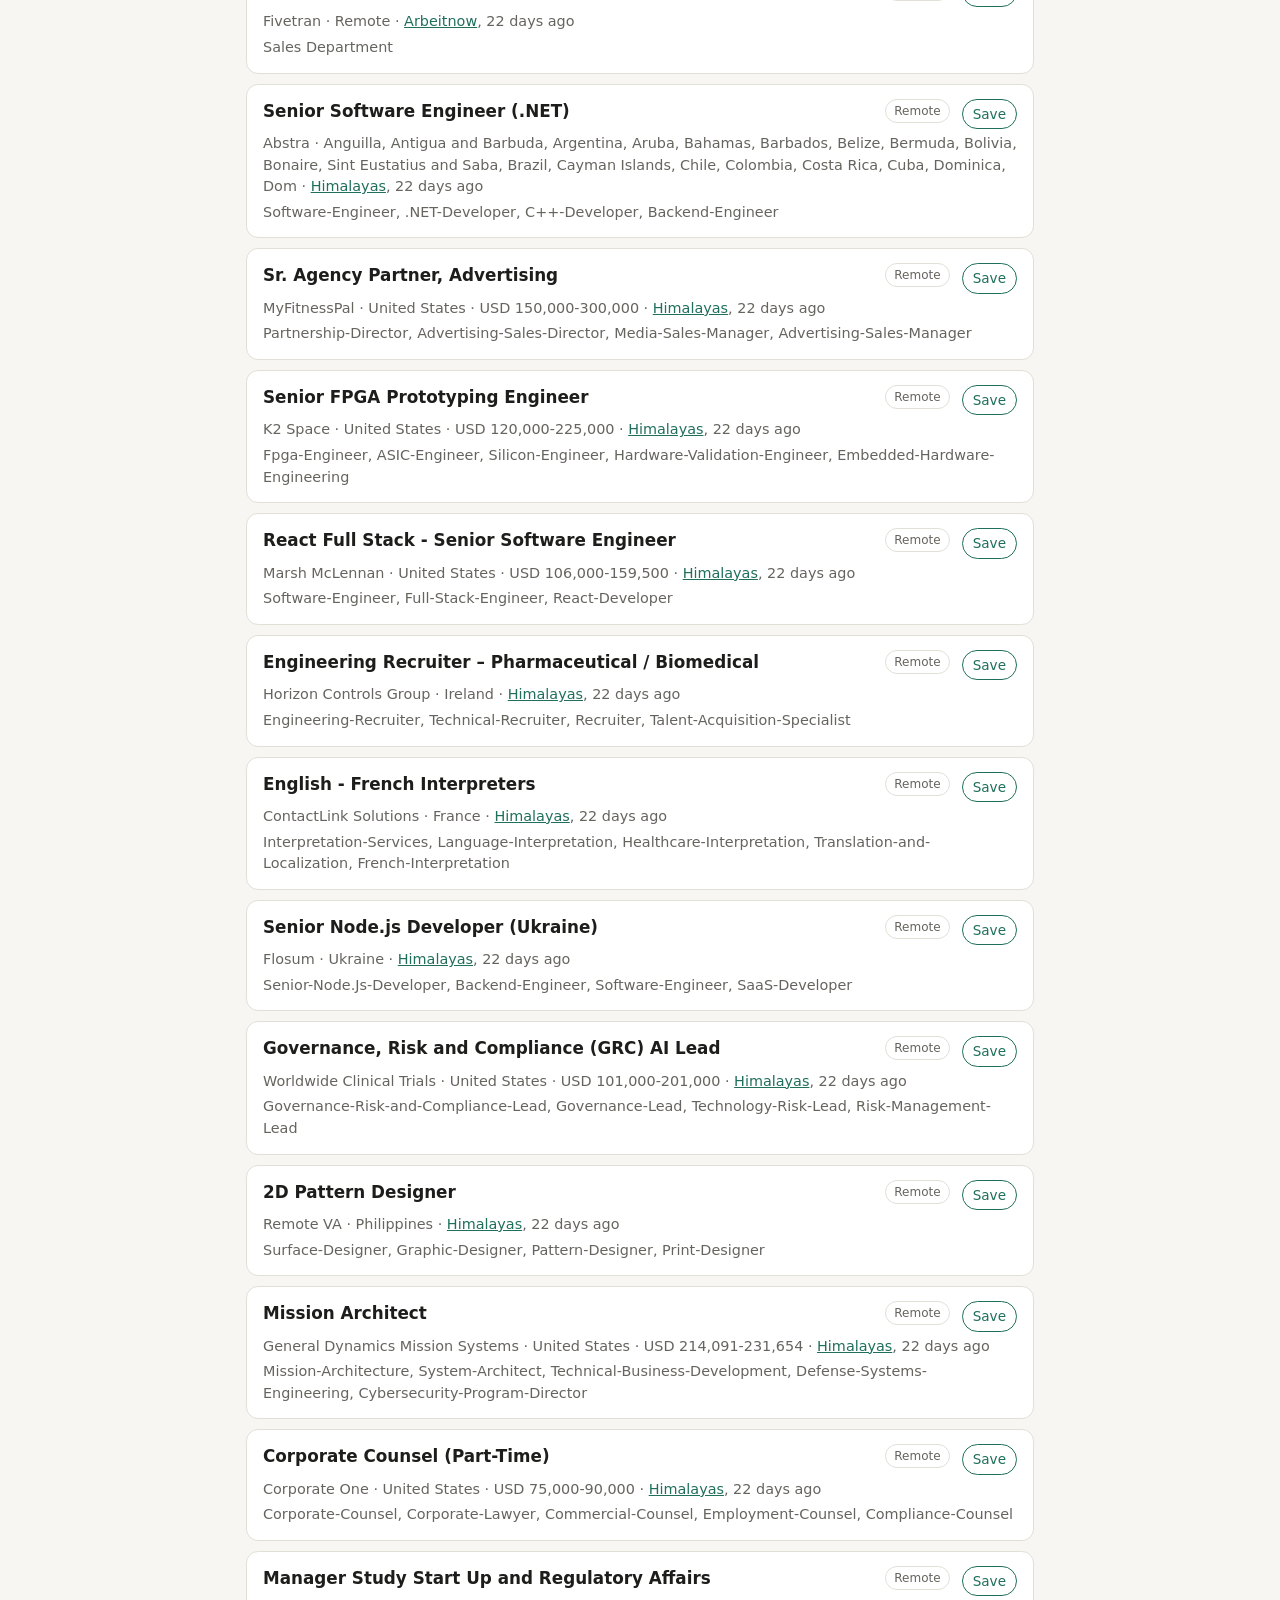
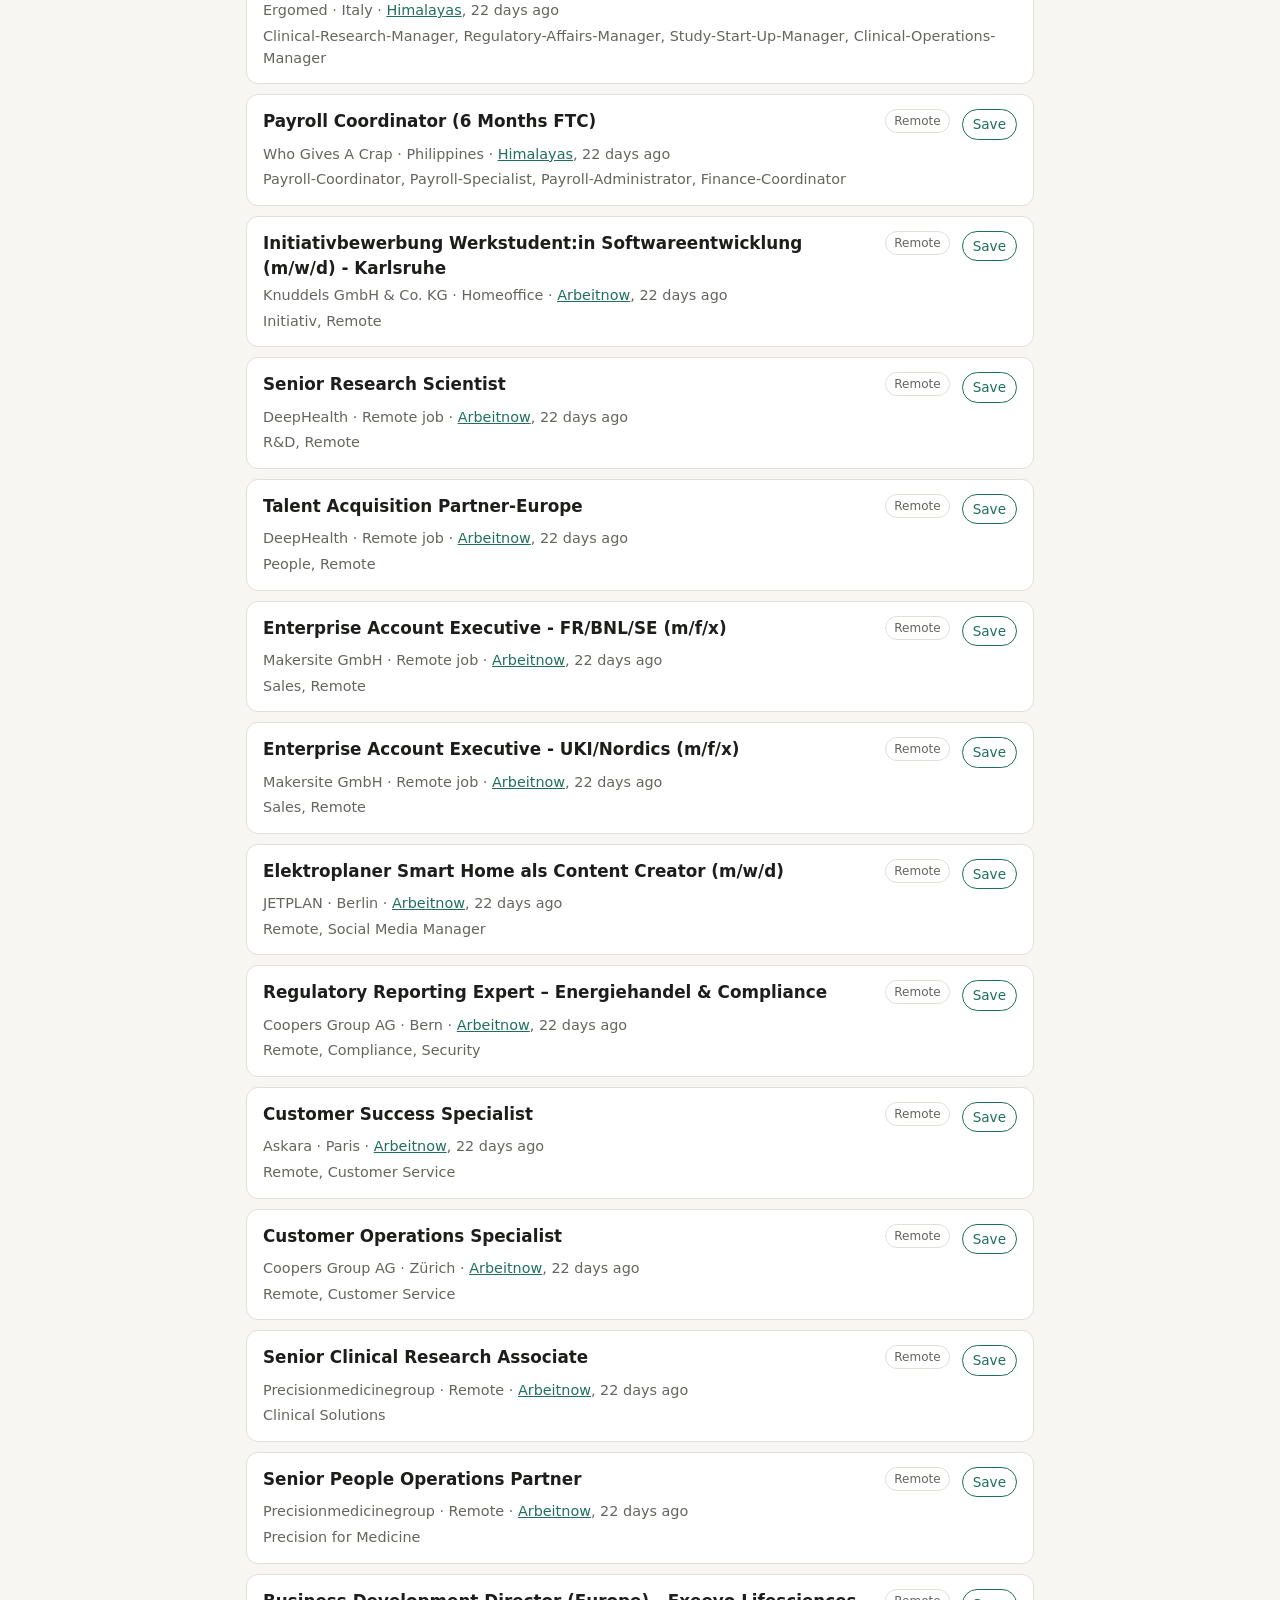
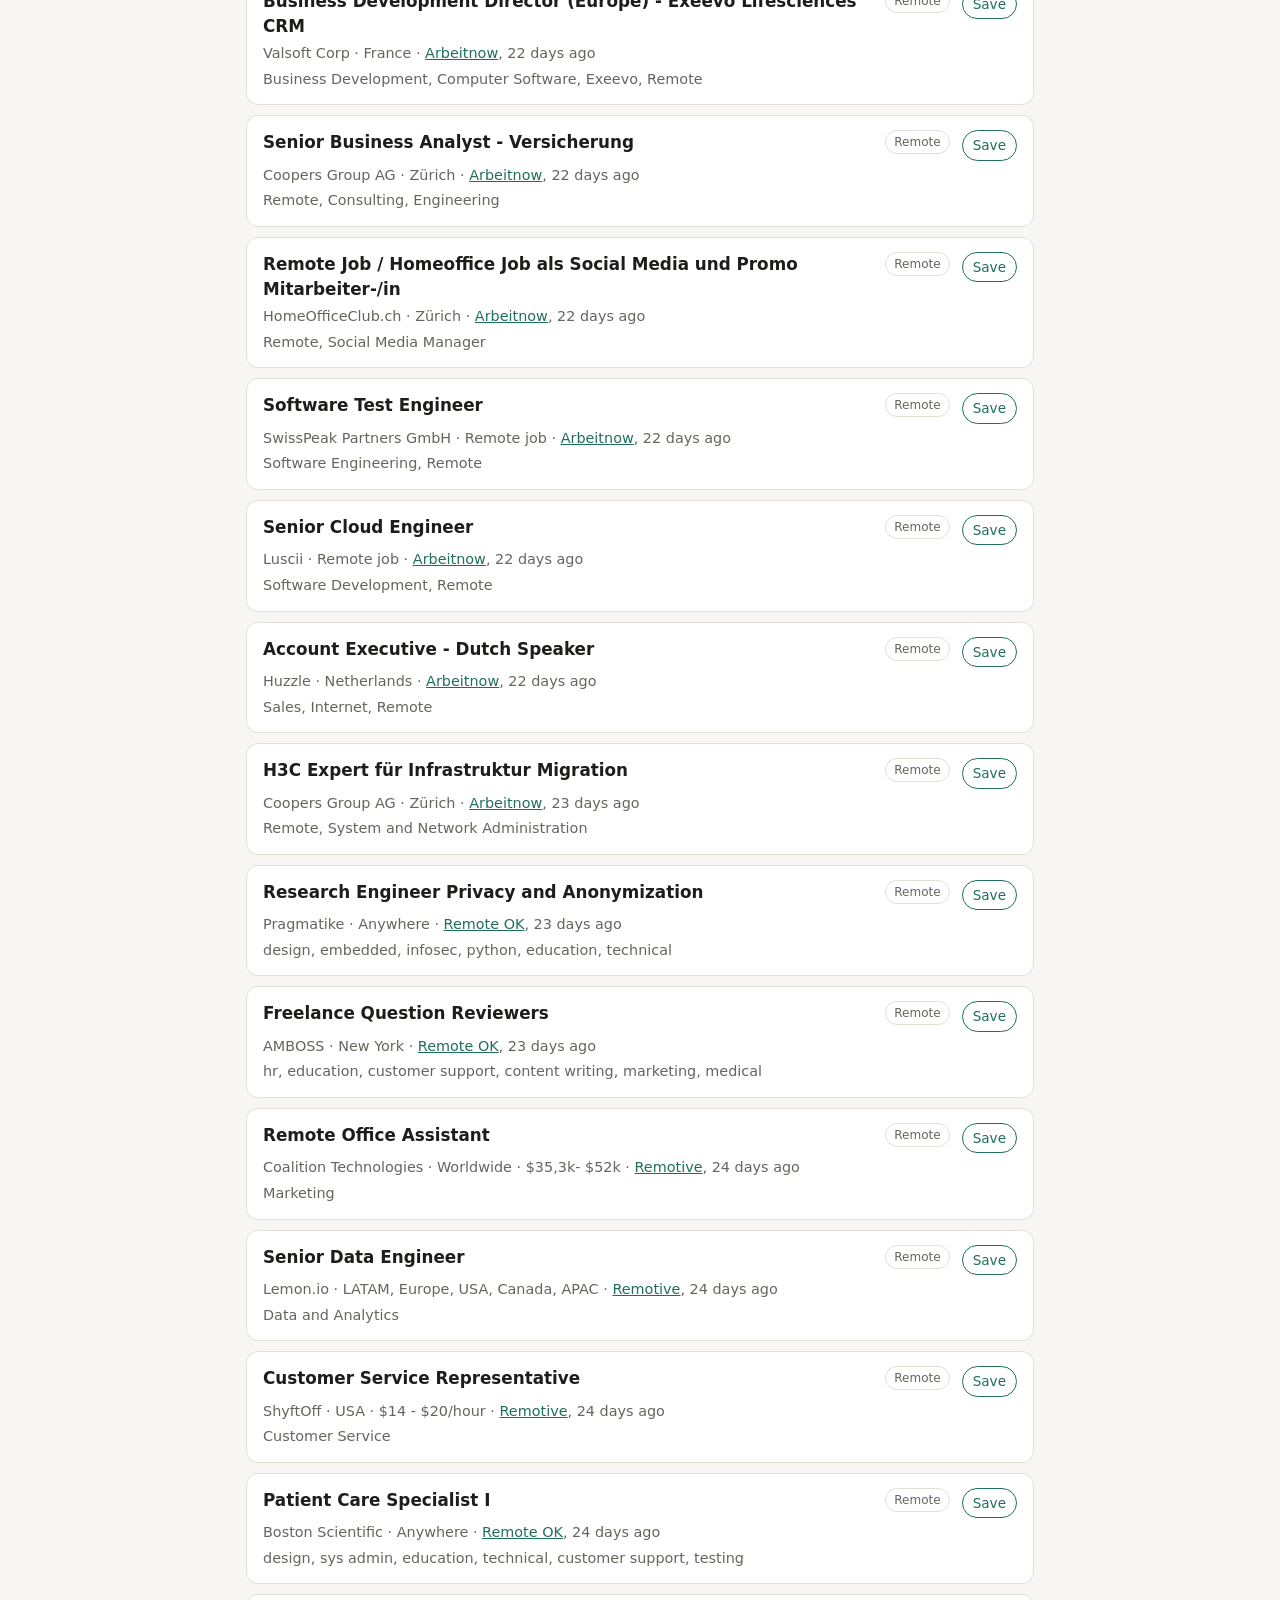
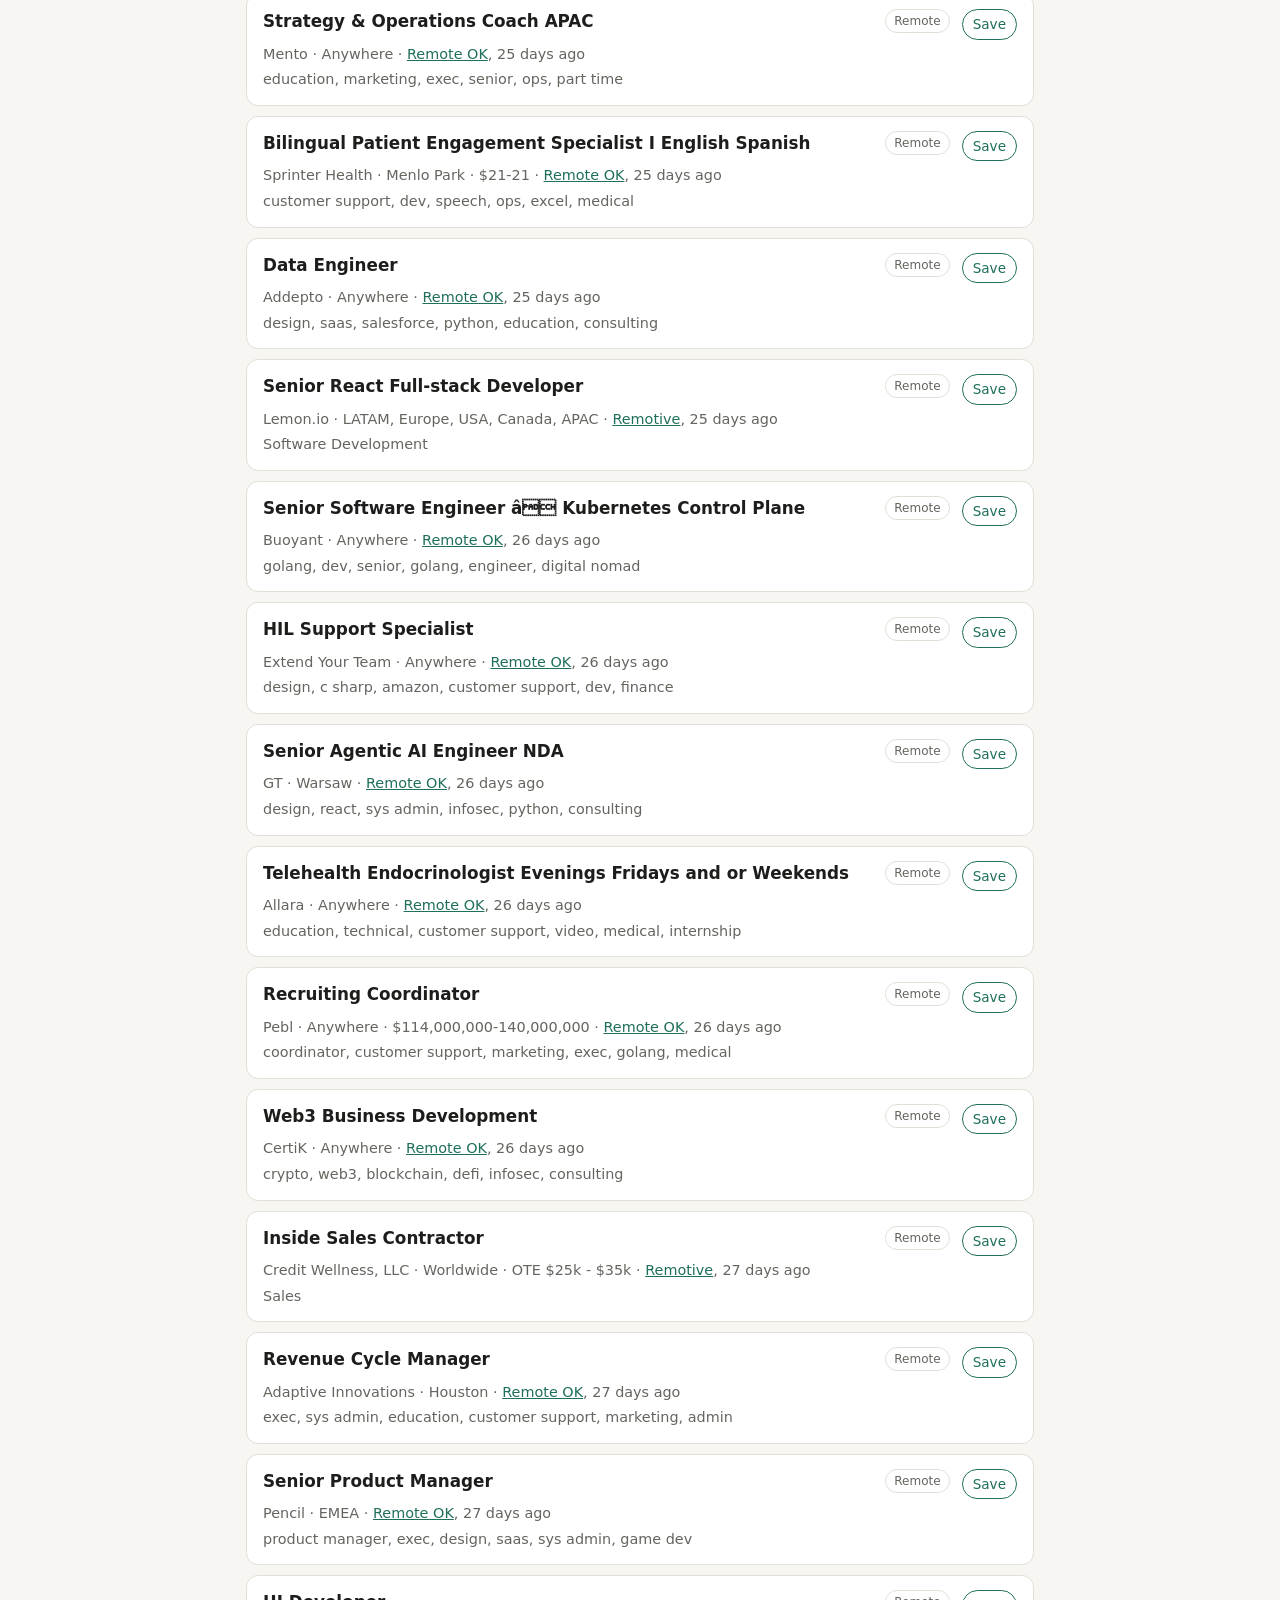
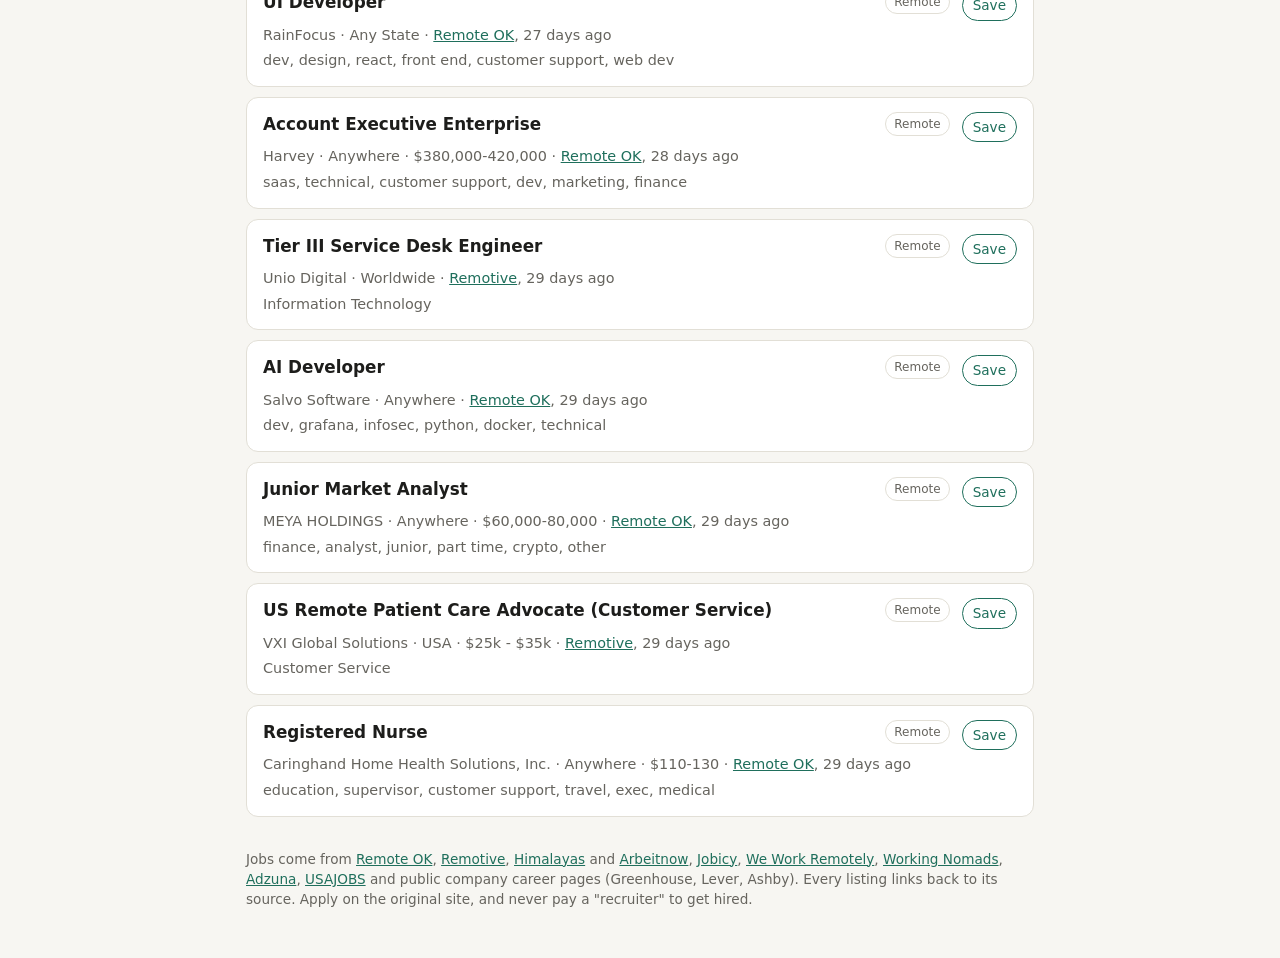
==== commit bd3ddde7: "Add experience levels, saved search with new-job badges, Working Nomads - Fetcher tags each job entr" ====
--- a/docs/index.html
+++ b/docs/index.html
@@ -17,13 +17,22 @@
 <main>
   <form id="filters" role="search">
     <label>Search
-      <input id="q" type="search" placeholder="title, company, skill" autocomplete="off">
+      <input id="q" type="search" placeholder="e.g. support, data analyst, python" autocomplete="off" aria-describedby="q-hint">
     </label>
     <label>Work type
       <select id="type">
         <option value="">Remote and hybrid</option>
         <option value="remote">Remote only</option>
         <option value="hybrid">Hybrid only</option>
+      </select>
+    </label>
+    <label>Experience
+      <select id="level">
+        <option value="">Any level</option>
+        <option value="entry">Entry / junior</option>
+        <option value="mid">Mid-level</option>
+        <option value="senior">Senior</option>
+        <option value="lead">Lead / principal / director</option>
       </select>
     </label>
     <label>Source
@@ -38,6 +47,13 @@
     </label>
     <label class="check"><input id="paid" type="checkbox"> Shows salary</label>
     <label class="check"><input id="saved" type="checkbox"> Saved only</label>
+    <label class="check"><input id="fresh" type="checkbox"> New since last visit</label>
+    <p id="q-hint" class="hint">Separate several searches with commas to match any of them.</p>
+    <div class="mine">
+      <button type="button" id="save-search">Save as my search</button>
+      <button type="button" id="forget-search" class="ghost">Forget my search</button>
+      <span id="mine-msg" class="hint" aria-live="polite"></span>
+    </div>
   </form>
 
   <form id="near" class="near">
@@ -71,6 +87,7 @@
   <a href="https://www.arbeitnow.com">Arbeitnow</a>,
   <a href="https://jobicy.com">Jobicy</a>,
   <a href="https://weworkremotely.com">We Work Remotely</a>,
+  <a href="https://www.workingnomads.com">Working Nomads</a>,
   <a href="https://www.adzuna.com">Adzuna</a>,
   <a href="https://www.usajobs.gov">USAJOBS</a>
   and public company career pages (Greenhouse, Lever, Ashby).
@@ -81,7 +98,7 @@
   <li class="job">
     <div class="top">
       <a class="title" target="_blank" rel="noopener"></a>
-      <span class="kind"></span>
+      <span class="badges"><span class="new" hidden>New</span><span class="lvl"></span><span class="kind"></span></span>
       <button type="button" class="save" aria-pressed="false">Save</button>
     </div>
     <p class="meta"></p>
--- a/docs/style.css
+++ b/docs/style.css
@@ -41,3 +41,11 @@
 .src { color: var(--accent); }
 /* Adzuna's attribution rule: a linked "Adzuna" label at least 116x23px. */
 .src.adzuna { display: inline-flex; align-items: center; justify-content: center; min-width: 116px; min-height: 23px; border: 1px solid var(--accent); border-radius: 4px; text-decoration: none; vertical-align: middle; }
+.mine { flex-basis: 100%; display: flex; flex-wrap: wrap; gap: 8px; align-items: center; }
+.mine button { font: inherit; font-size: .9rem; padding: 6px 12px; border-radius: 8px; border: 1px solid var(--accent); background: var(--accent); color: var(--card); cursor: pointer; }
+.mine button.ghost { background: none; color: var(--accent); }
+#q-hint { flex-basis: 100%; margin: 0; }
+.badges { display: flex; gap: 6px; flex: none; align-items: center; }
+.lvl:empty { display: none; }
+.lvl { font-size: .75rem; padding: 2px 8px; border-radius: 999px; border: 1px solid var(--line); color: var(--muted); }
+.new { font-size: .75rem; padding: 2px 8px; border-radius: 999px; background: var(--accent); color: var(--card); font-weight: 600; }
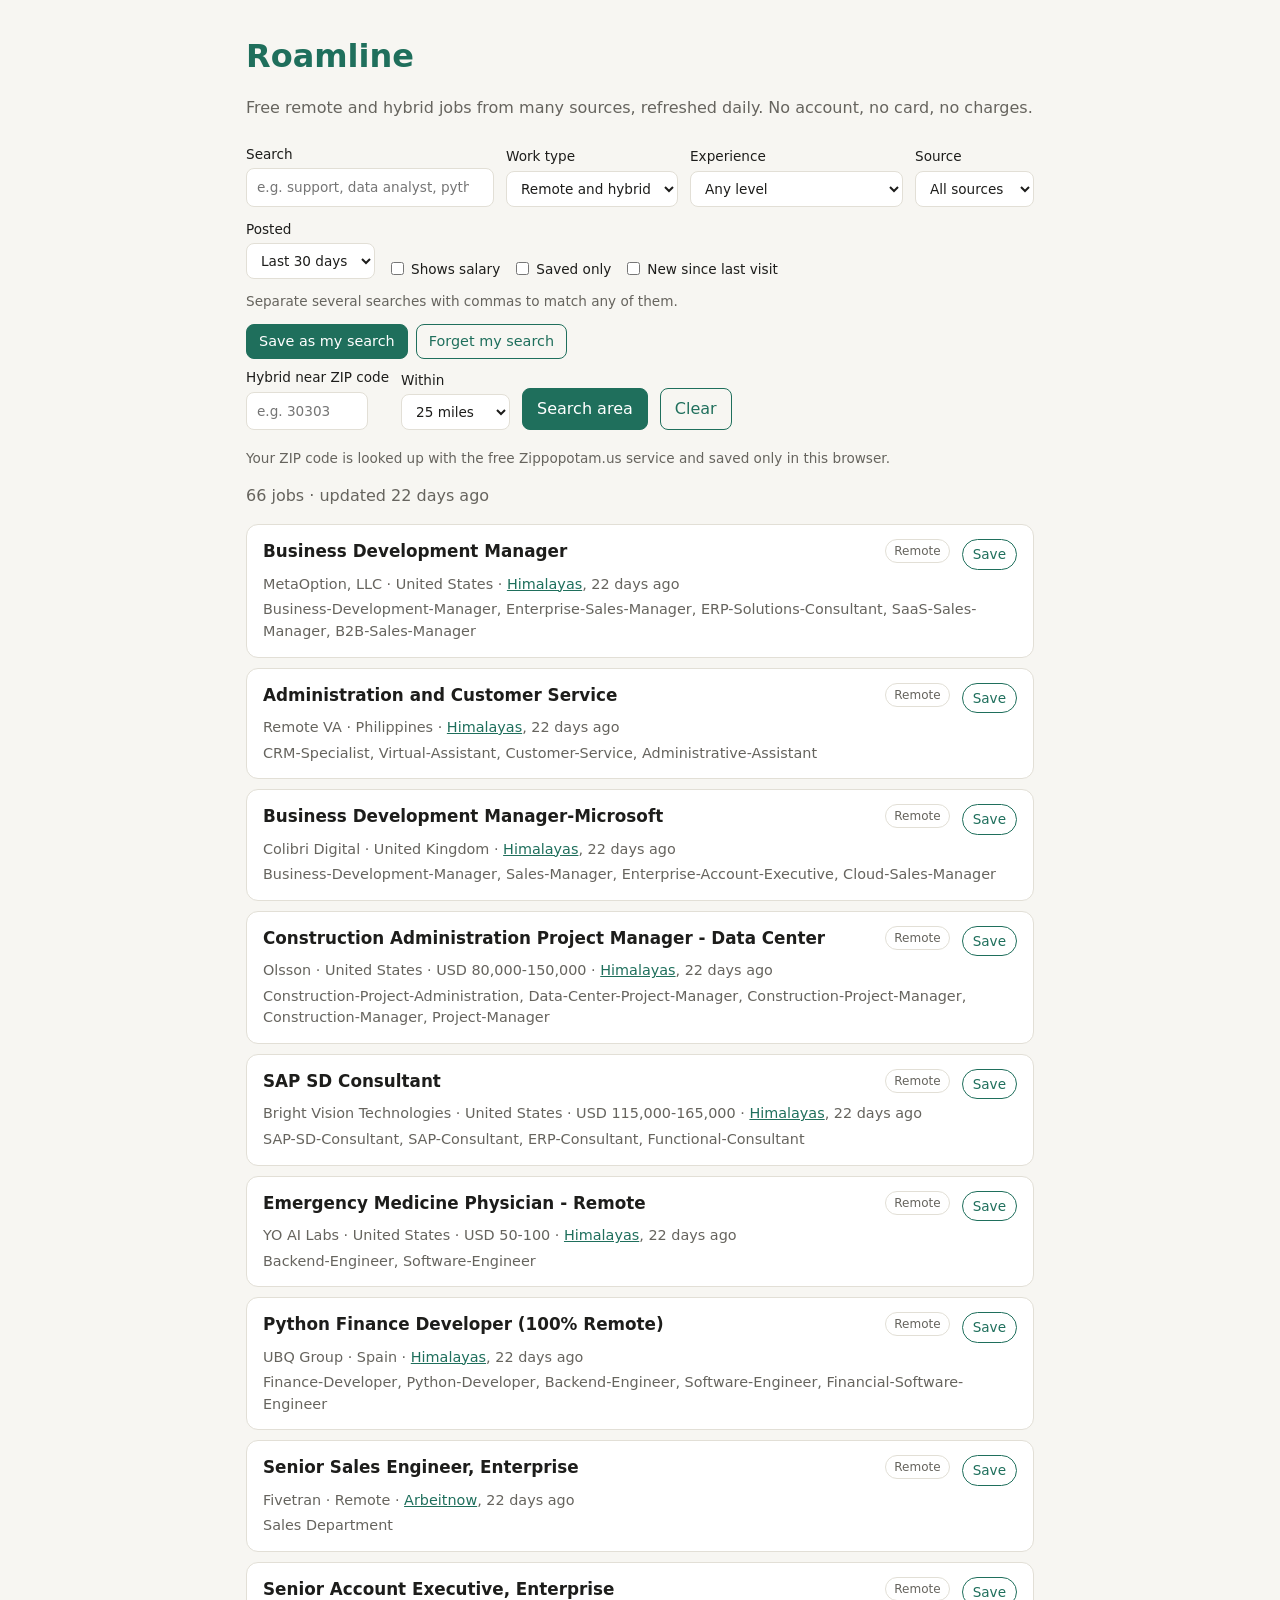
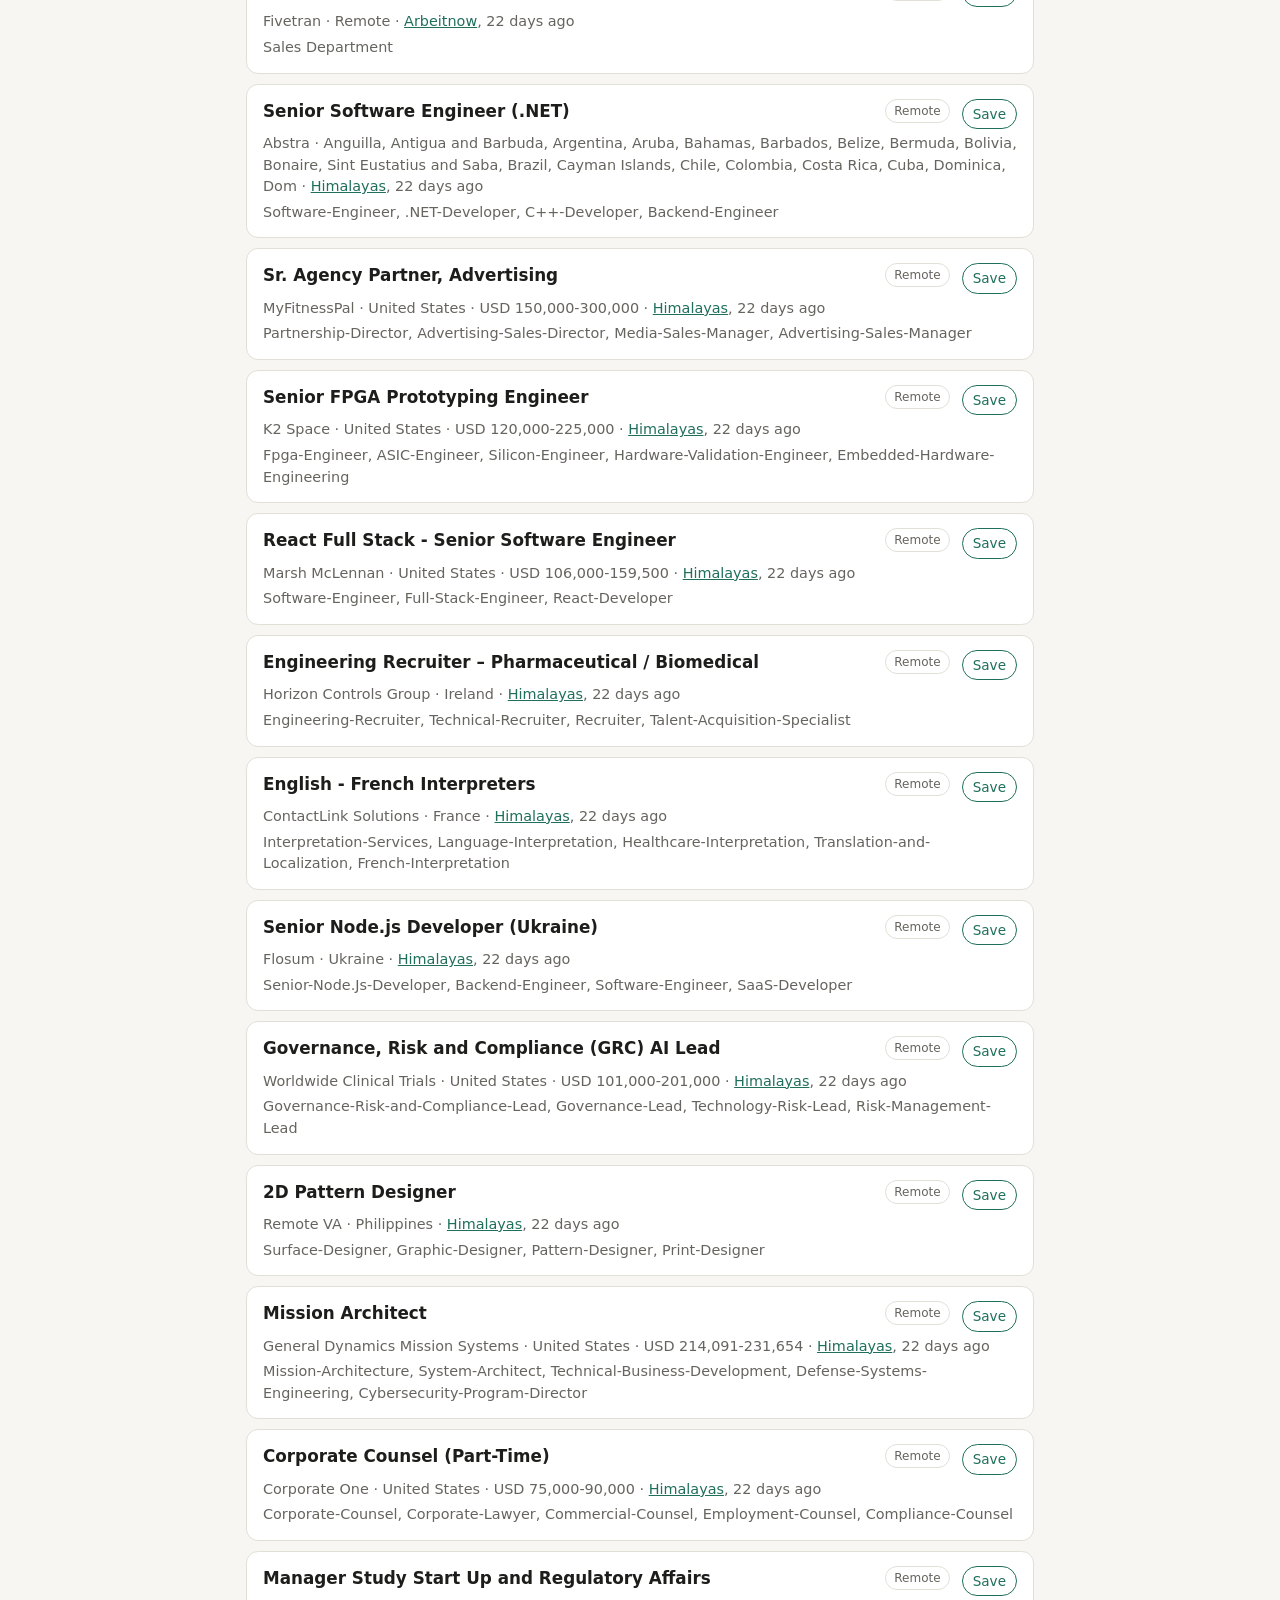
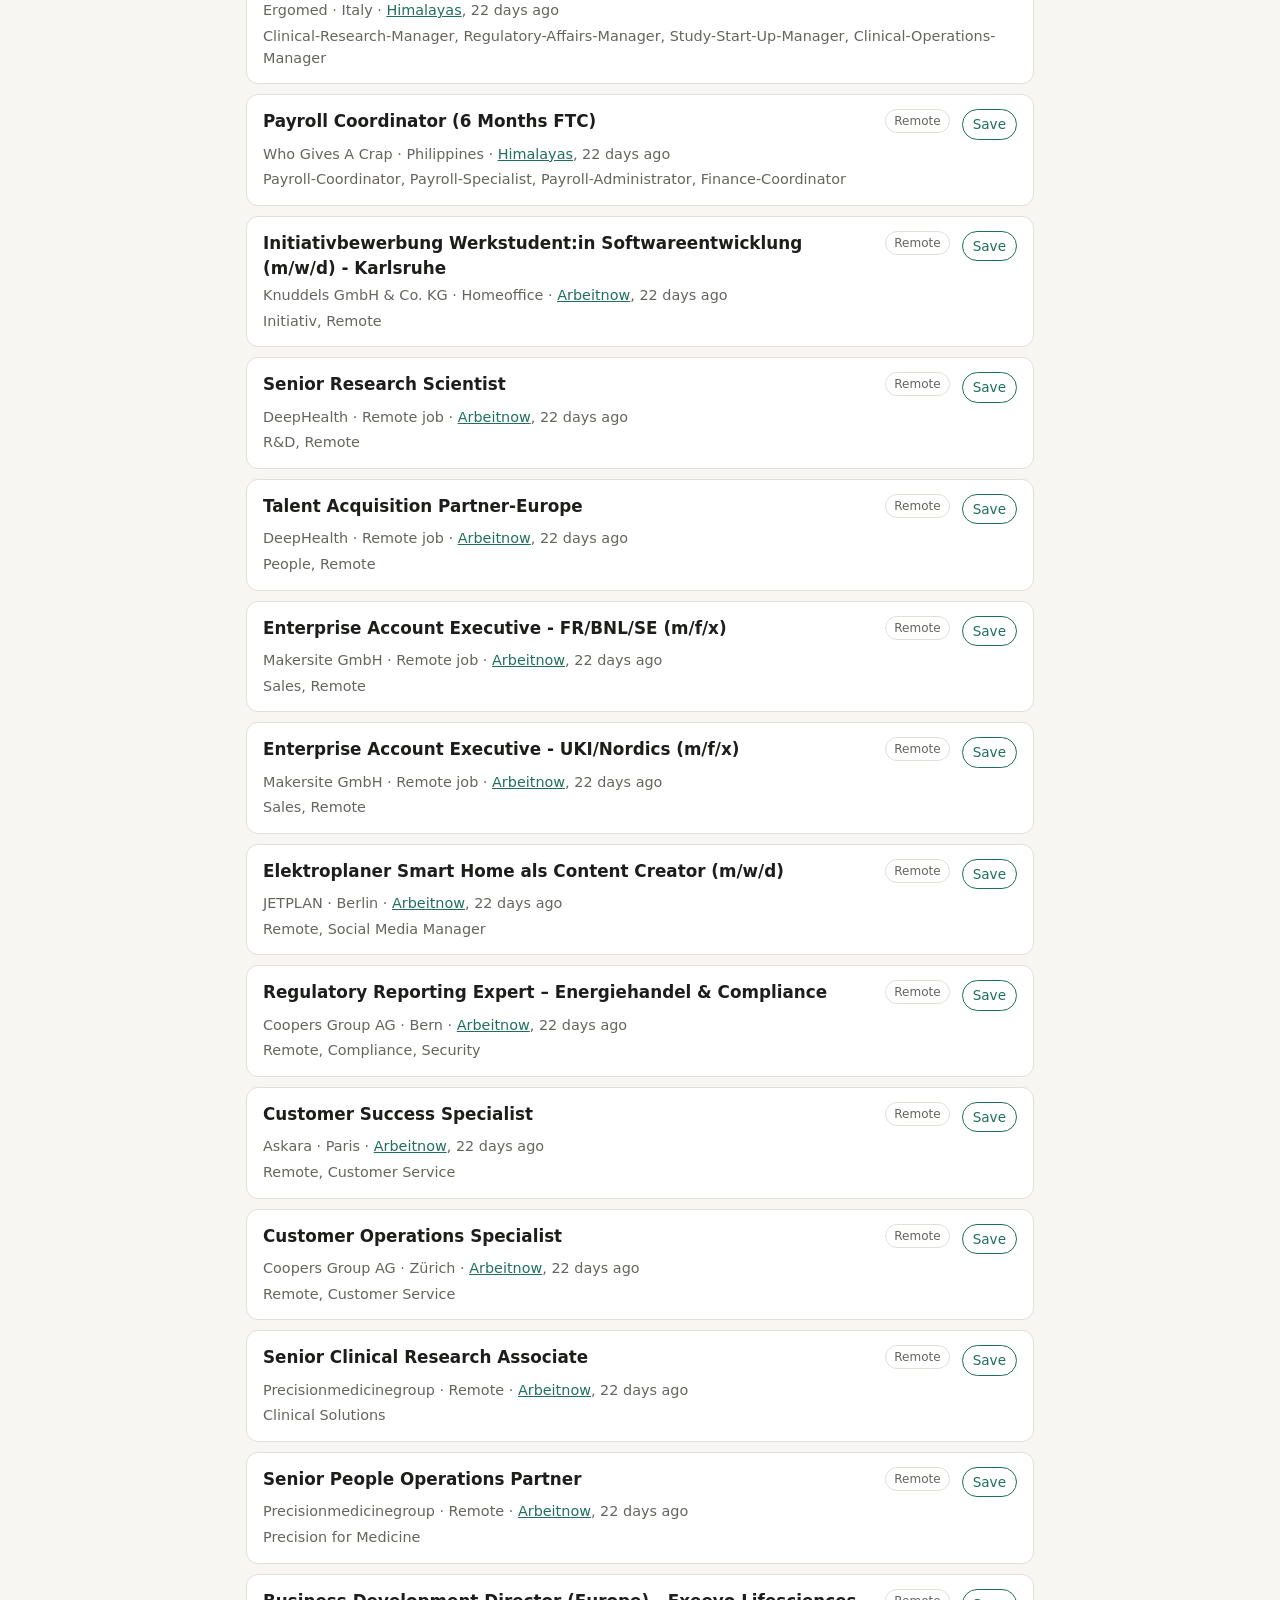
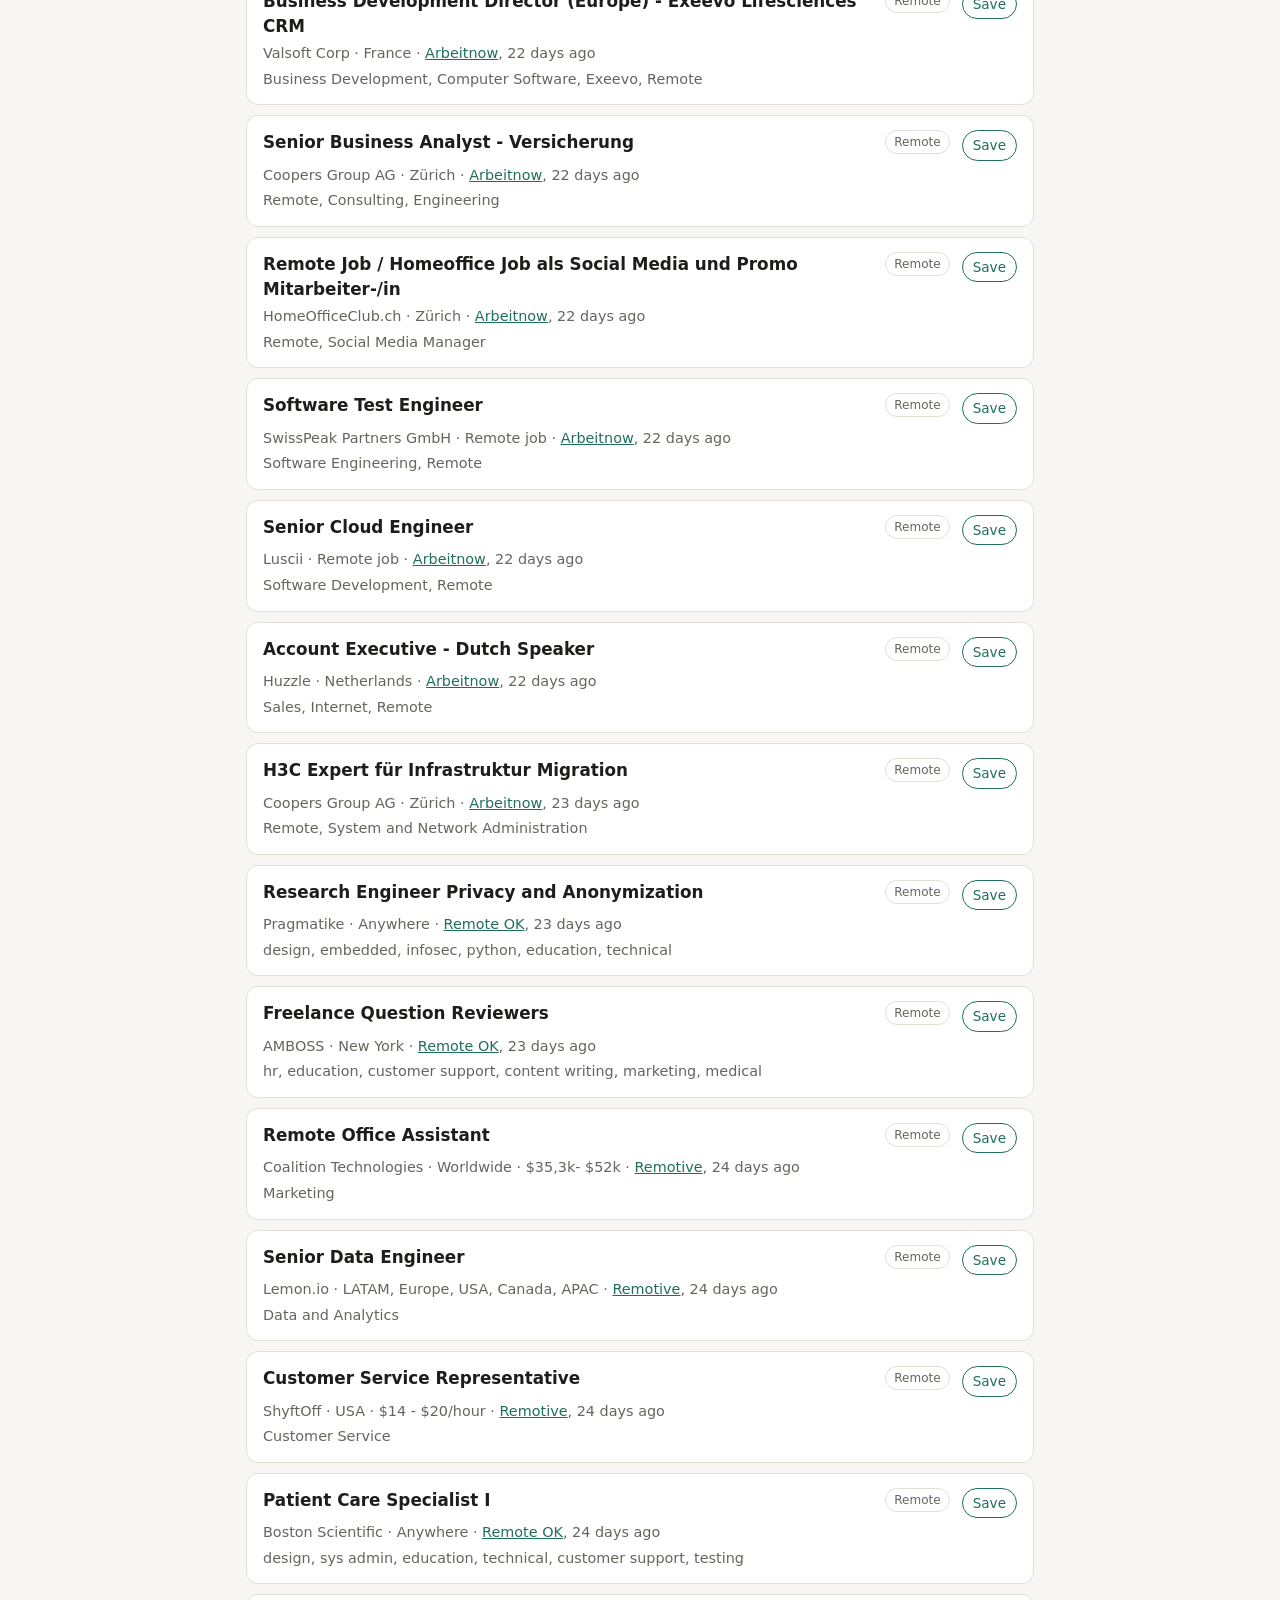
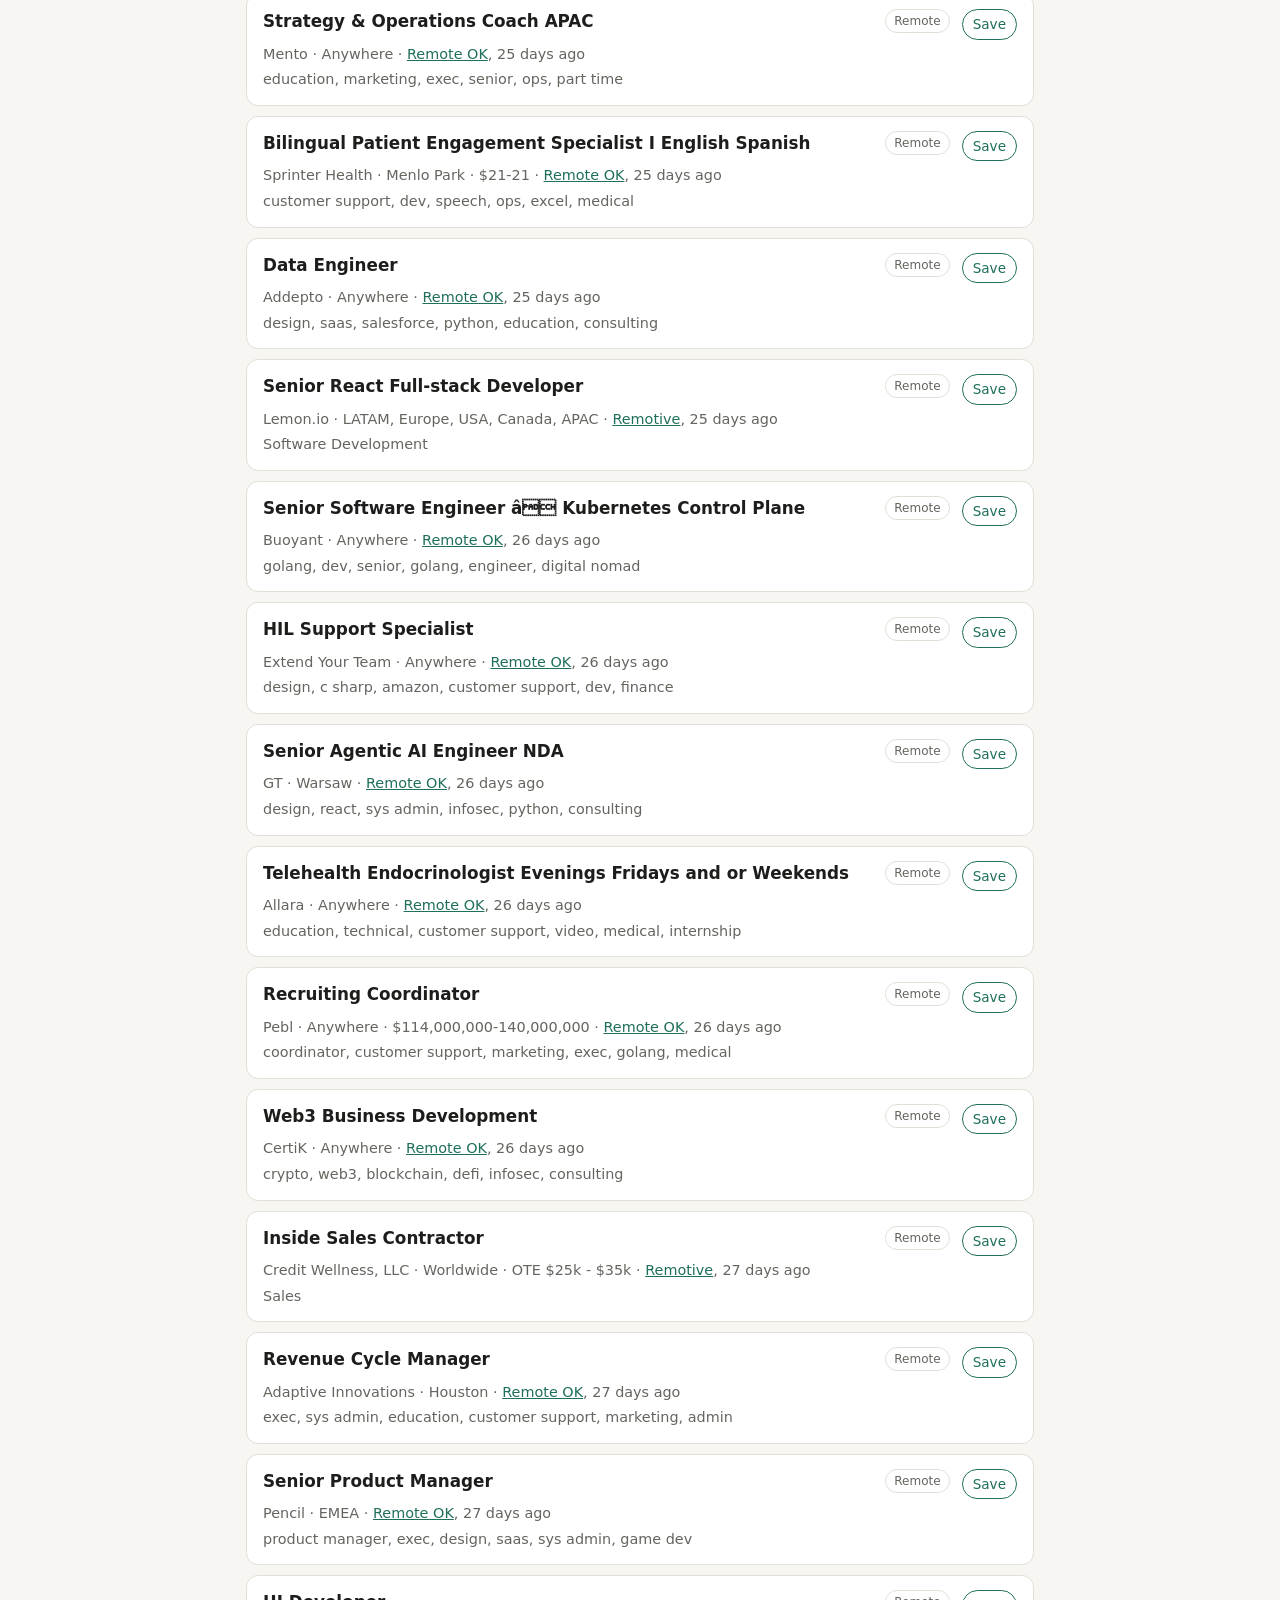
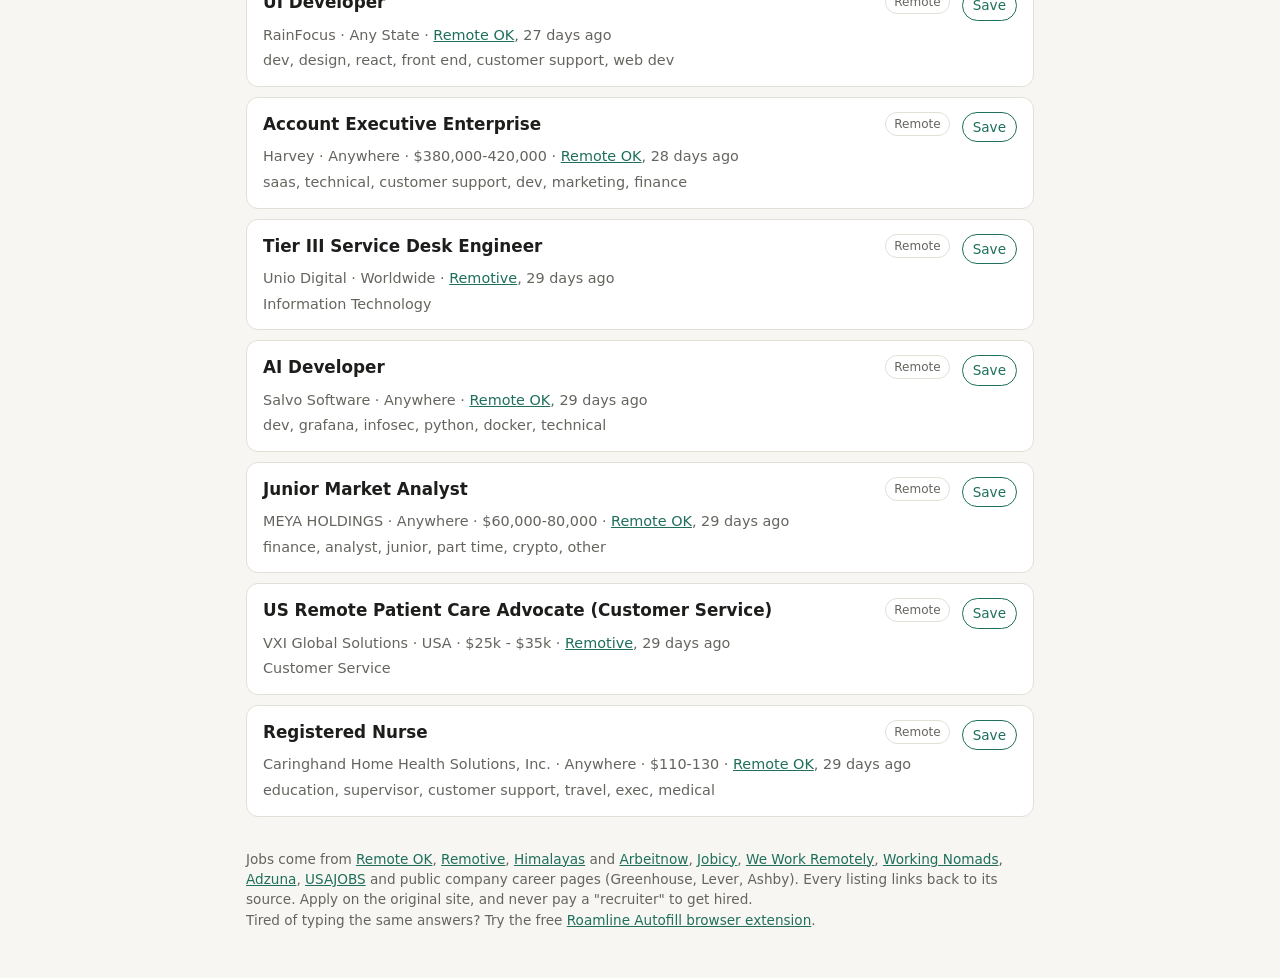
==== commit c4ef6b41: "Add Roamline Autofill browser extension MV3 extension that fills job applications from a profile sto" ====
--- a/docs/index.html
+++ b/docs/index.html
@@ -92,6 +92,8 @@
   <a href="https://www.usajobs.gov">USAJOBS</a>
   and public company career pages (Greenhouse, Lever, Ashby).
   Every listing links back to its source. Apply on the original site, and never pay a "recruiter" to get hired.
+  <br>Tired of typing the same answers? Try the free
+  <a href="https://github.com/Pixcel-Pirate/Roamline/tree/main/extension">Roamline Autofill browser extension</a>.
 </footer>
 
 <template id="card">
